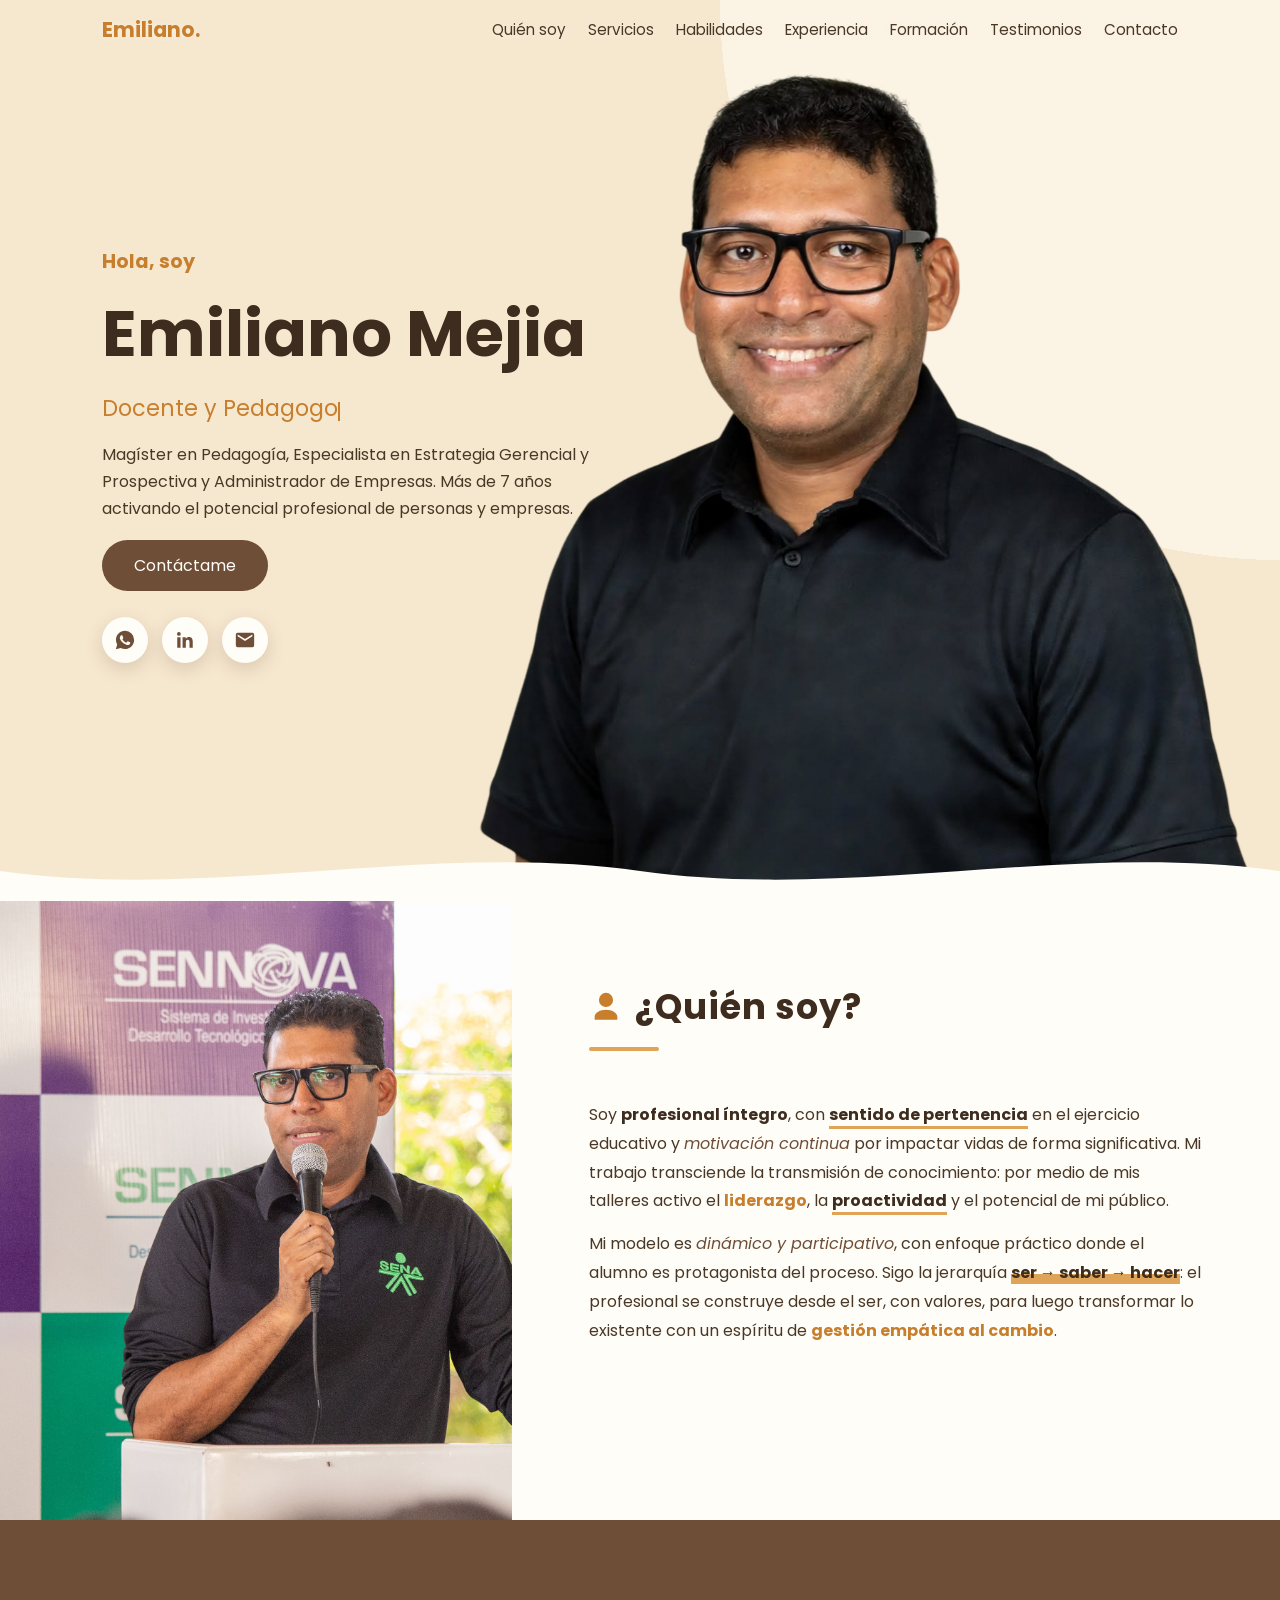
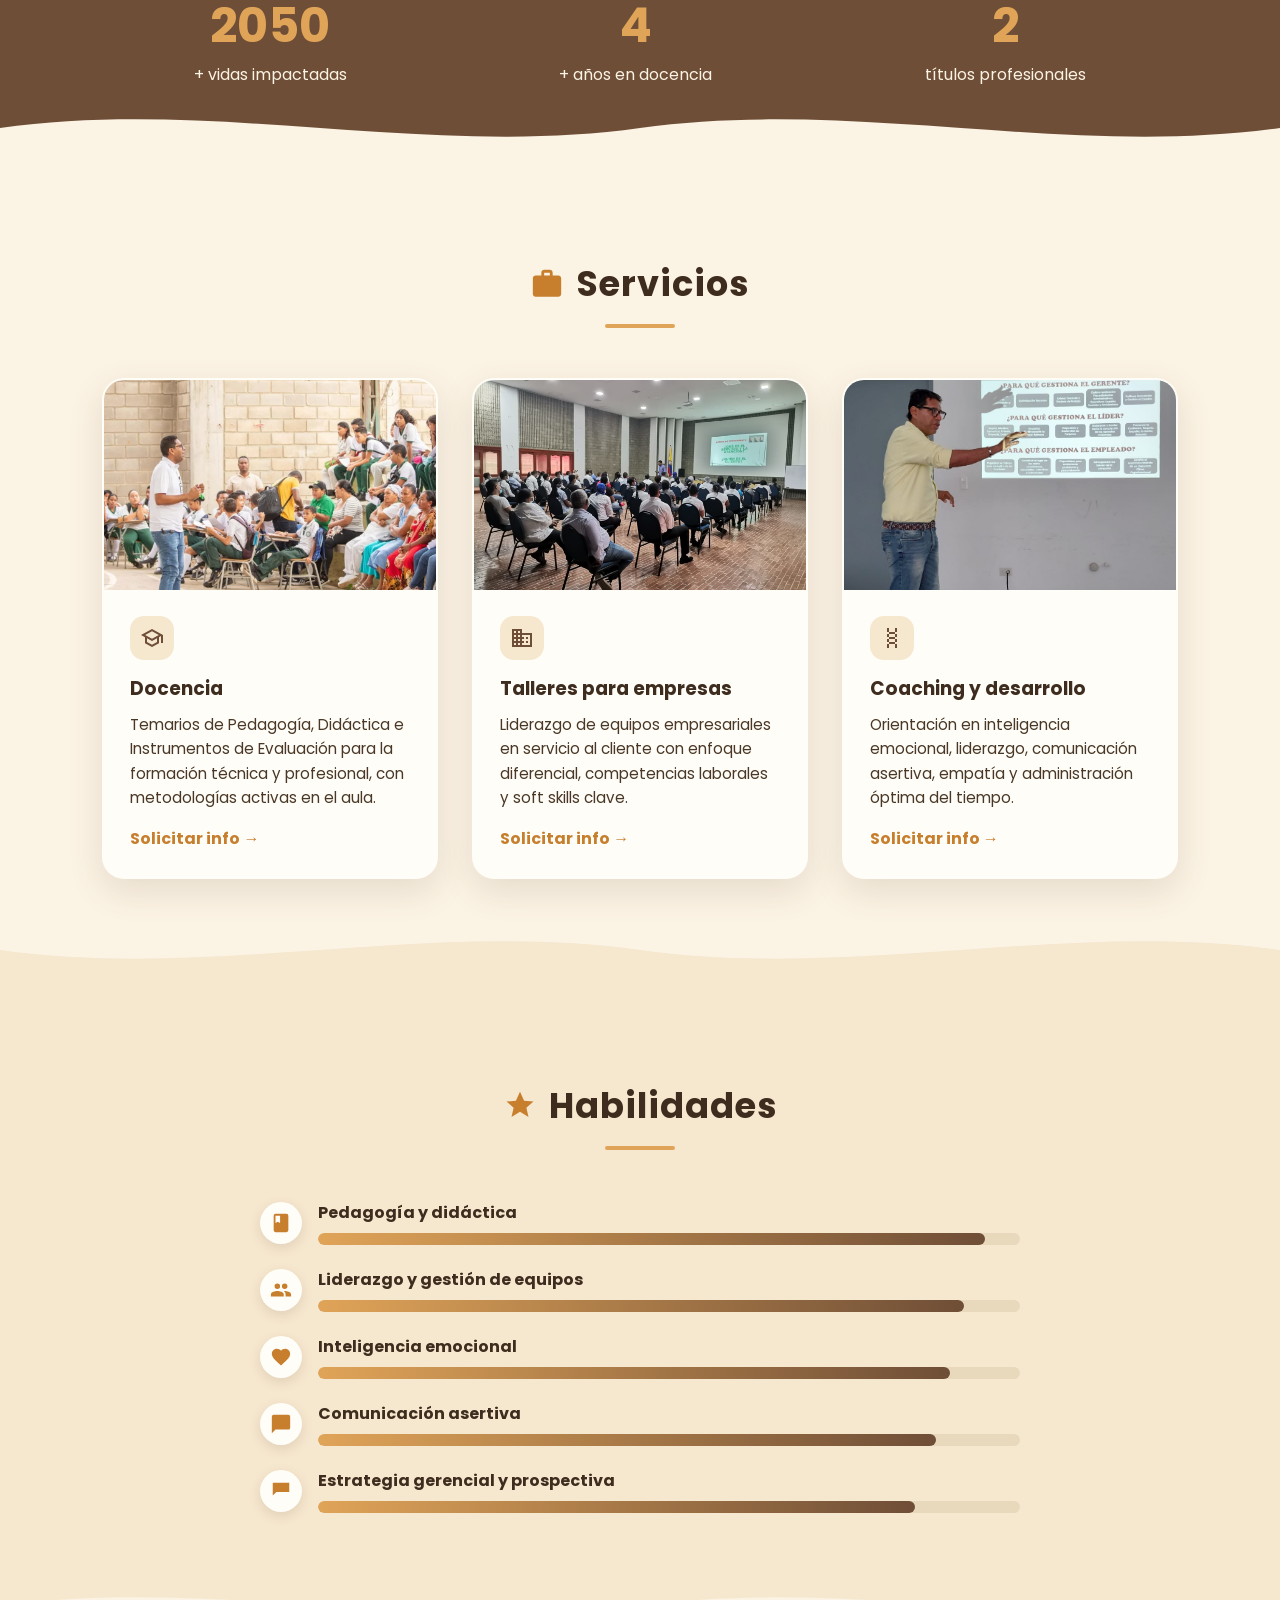
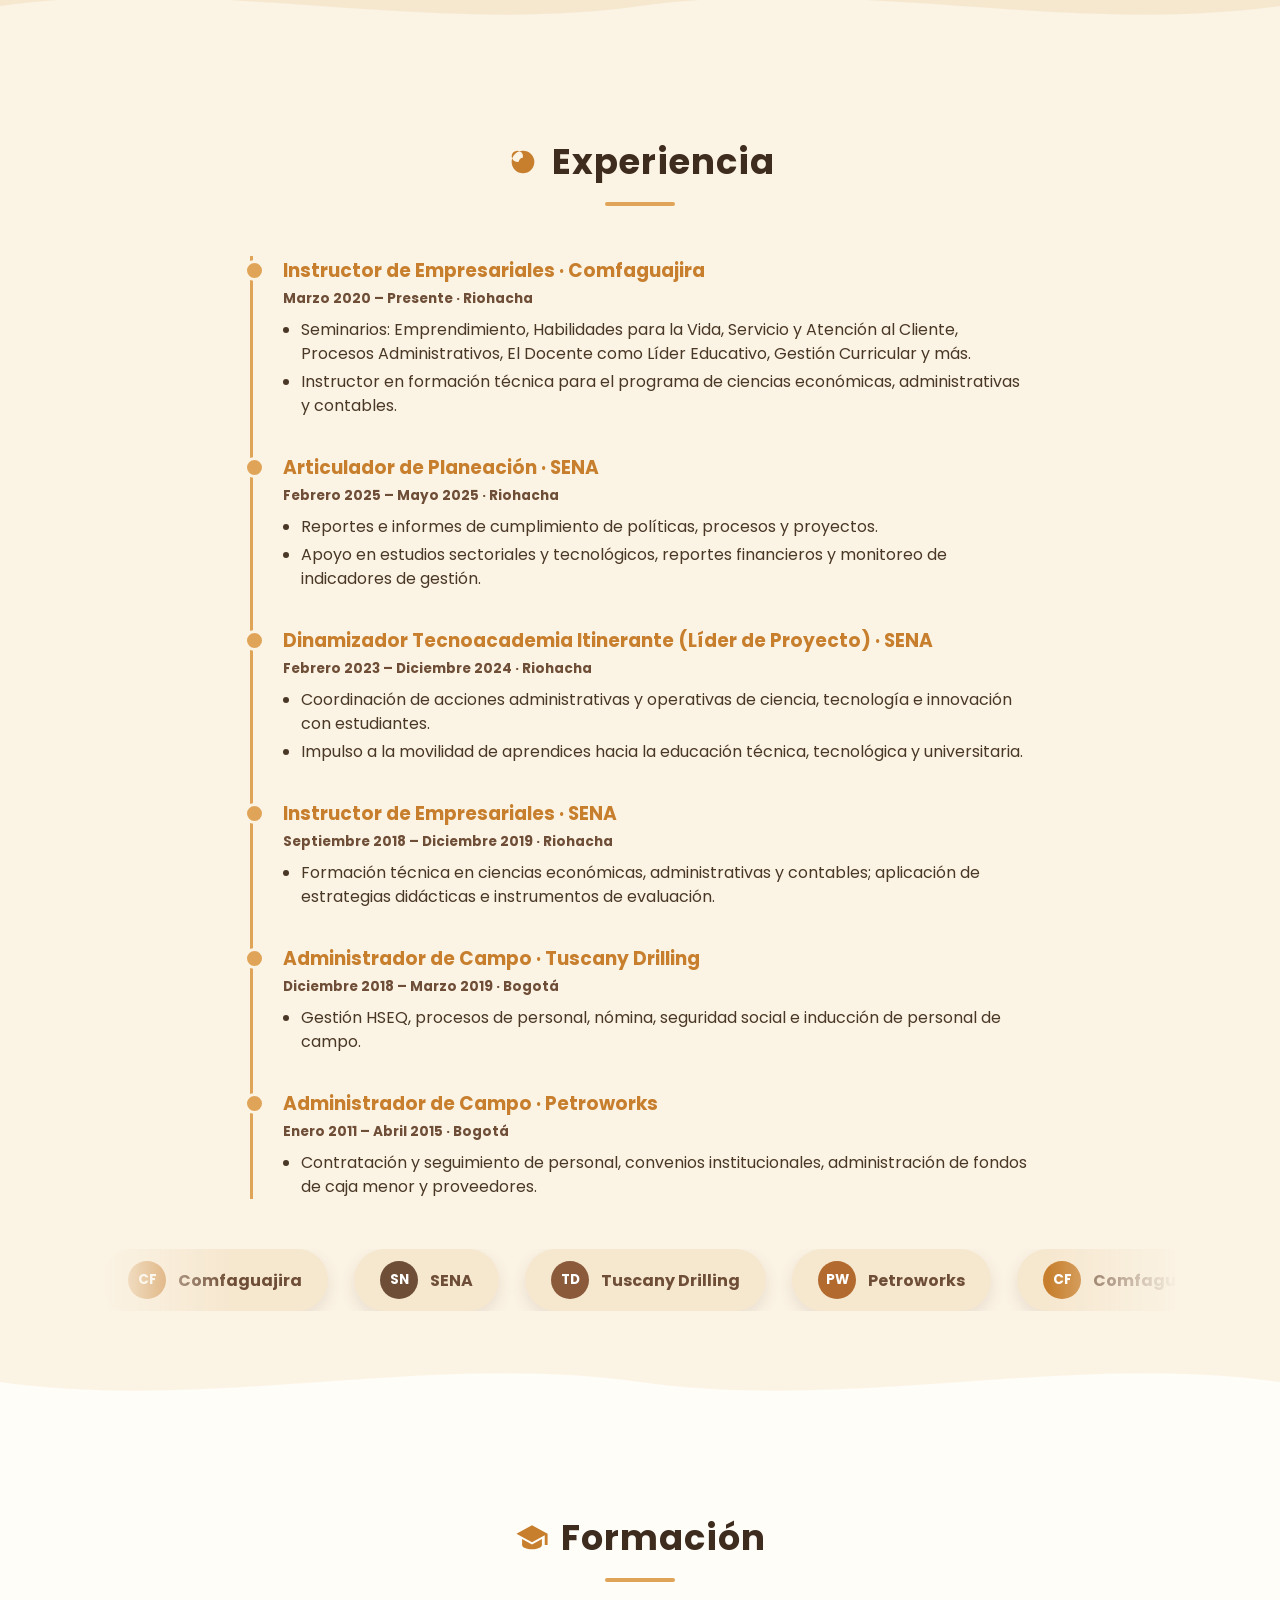
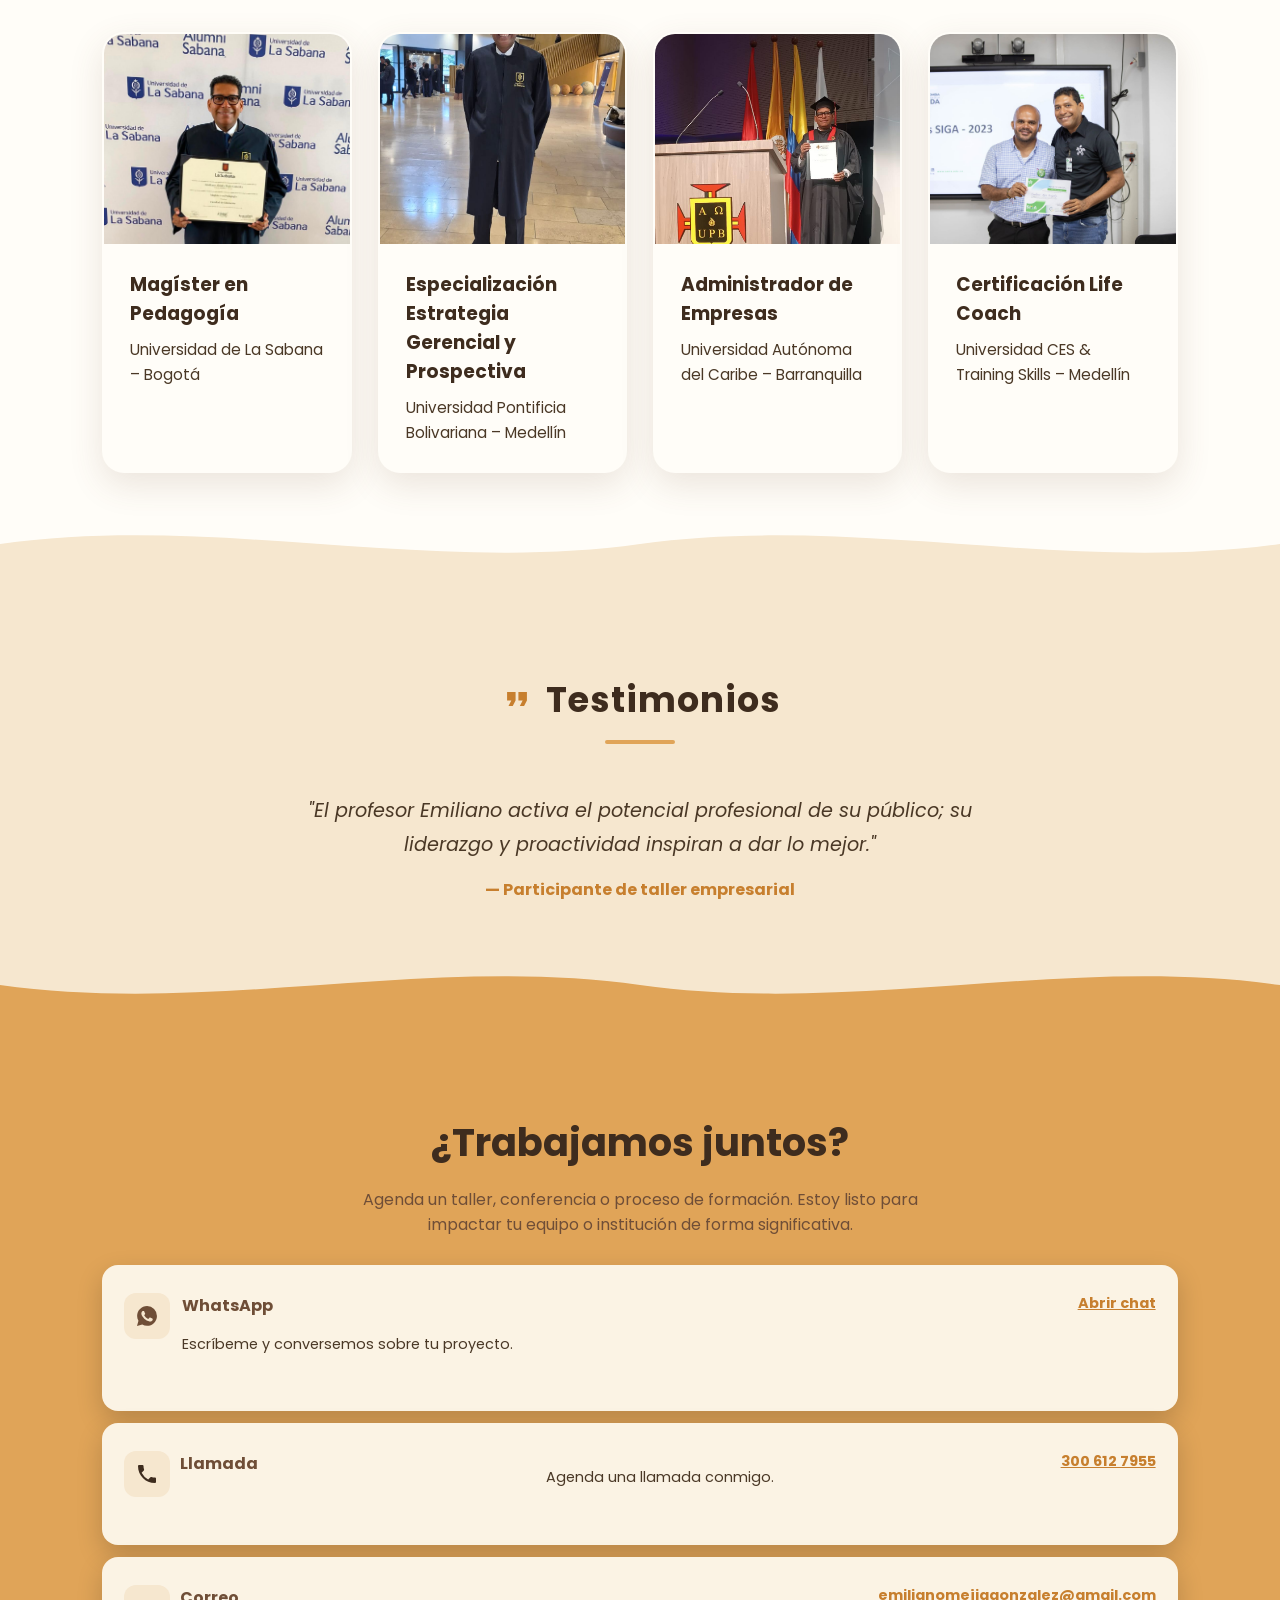
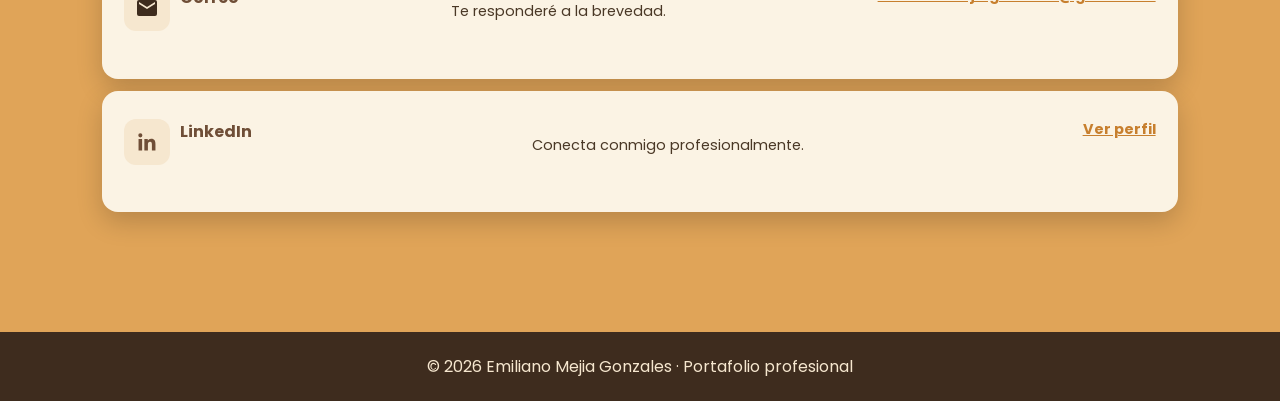
==== index.html @ 61b5a585 "first commit" ====
<!DOCTYPE html>
<html lang="es">
<head>
<meta charset="UTF-8">
<meta name="viewport" content="width=device-width, initial-scale=1.0">
<title>Emiliano Mejia | Portafolio</title>
<link rel="stylesheet" href="css/style.css">
</head>
<body>

<header>
<nav>
  <a class="logo" href="#hero" id="logoNav">Emiliano<span>.</span></a>
  <ul>
    <li><a href="#sobre-mi">Quién soy</a></li>
    <li><a href="#servicios">Servicios</a></li>
    <li><a href="#habilidades">Habilidades</a></li>
    <li><a href="#experiencia">Experiencia</a></li>
    <li><a href="#formacion">Formación</a></li>
    <li><a href="#testimonios">Testimonios</a></li>
    <li><a href="#contacto">Contacto</a></li>
  </ul>
</nav>
</header>

<section id="hero">
  <div class="texto">
    <span class="hola">Hola, soy</span>
    <h1>Emiliano Mejia</h1>
    <span id="typed"></span><span class="cursor"></span>
    <p>Magíster en Pedagogía, Especialista en Estrategia Gerencial y Prospectiva y Administrador de Empresas. Más de 7 años activando el potencial profesional de personas y empresas.</p>
    <a class="btn" href="#contacto">Contáctame</a>
    <div class="contactos-hero">
      <a href="https://wa.me/573006127955" target="_blank" title="WhatsApp"><img src="assets/iconos/whatsapp.svg" alt=""></a>
      <a href="https://www.linkedin.com/in/emiliano-alcides-mej%C3%ADa-gonz%C3%A1lez-1841b9232/" target="_blank" title="LinkedIn"><img src="assets/iconos/linkedin.svg" alt=""></a>
      <a href="mailto:emilianomejiagonzalez@gmail.com" title="Email"><img src="assets/iconos/email.svg" alt=""></a>
    </div>
  </div>
</section>

<section id="sobre-mi">
  <img class="onda" src="assets/iconos/onda_a_fffdf8.svg" alt="">
  <div class="imagen" data-px="0.08"><img src="assets/conferencia.jpeg" alt="Emiliano en conferencia"></div>
  <div class="contenido">
    <div class="titulo-seccion" style="text-align:left"><h2><img class="icono-titulo" src="assets/iconos/user.svg" alt="">¿Quién soy?</h2><div class="linea" style="margin-left:0"></div></div>
    <p>Soy <span class="hl-negrita">profesional íntegro</span>, con <span class="hl-sub">sentido de pertenencia</span> en el ejercicio educativo y <span class="hl-cursiva">motivación continua</span> por impactar vidas de forma significativa. Mi trabajo transciende la transmisión de conocimiento: por medio de mis talleres activo el <span class="hl-color">liderazgo</span>, la <span class="hl-sub">proactividad</span> y el potencial de mi público.</p>
    <p>Mi modelo es <span class="hl-cursiva">dinámico y participativo</span>, con enfoque práctico donde el alumno es protagonista del proceso. Sigo la jerarquía <span class="hl-barrido">ser → saber → hacer</span>: el profesional se construye desde el ser, con valores, para luego transformar lo existente con un espíritu de <span class="hl-color">gestión empática al cambio</span>.</p>
  </div>
</section>

<div id="stats">
  <div class="stat"><div class="numero" data-meta="3000">0</div><div>+ vidas impactadas</div></div>
  <div class="stat"><div class="numero" data-meta="7">0</div><div>+ años en docencia</div></div>
  <div class="stat"><div class="numero" data-meta="4">0</div><div>títulos profesionales</div></div>
</div>

<section id="servicios">
  <img class="onda" src="assets/iconos/onda_b_fbf3e4.svg" alt="">
  <div class="titulo-seccion revelar"><h2><img class="icono-titulo" src="assets/iconos/maletin.svg" alt="">Servicios</h2><div class="linea"></div></div>
  <div class="grid-servicios">
    <div class="tarjeta revelar">
      <div class="thumb"><img src="assets/servicios/docencia/colegio2.jpeg" alt="Docencia"></div>
      <div class="cuerpo">
        <div class="icono-servicio"><img src="assets/iconos/grad.svg" alt=""></div>
        <h3>Docencia</h3>
        <p>Temarios de Pedagogía, Didáctica e Instrumentos de Evaluación para la formación técnica y profesional, con metodologías activas en el aula.</p>
        <a class="mas" href="https://wa.me/573006127955" target="_blank">Solicitar info →</a>
      </div>
    </div>
    <div class="tarjeta revelar">
      <div class="thumb"><img src="assets/servicios/empresas/conferencia.jpeg" alt="Empresas"></div>
      <div class="cuerpo">
        <div class="icono-servicio"><img src="assets/iconos/edificio.svg" alt=""></div>
        <h3>Talleres para empresas</h3>
        <p>Liderazgo de equipos empresariales en servicio al cliente con enfoque diferencial, competencias laborales y soft skills clave.</p>
        <a class="mas" href="https://wa.me/573006127955" target="_blank">Solicitar info →</a>
      </div>
    </div>
    <div class="tarjeta revelar">
      <div class="thumb"><img src="assets/servicios/profesionales/gerencia_liderazgo.png" alt="Profesionales"></div>
      <div class="cuerpo">
        <div class="icono-servicio"><img src="assets/iconos/coach.svg" alt=""></div>
        <h3>Coaching y desarrollo</h3>
        <p>Orientación en inteligencia emocional, liderazgo, comunicación asertiva, empatía y administración óptima del tiempo.</p>
        <a class="mas" href="https://wa.me/573006127955" target="_blank">Solicitar info →</a>
      </div>
    </div>
  </div>
</section>

<section id="habilidades">
  <img class="onda" src="assets/iconos/onda_a_f6e7cf.svg" alt="">
  <div class="titulo-seccion revelar"><h2><img class="icono-titulo" src="assets/iconos/estrella.svg" alt="">Habilidades</h2><div class="linea"></div></div>
  <div style="max-width:760px;margin:auto">
    <div class="barra"><div class="icono-skill"><img src="assets/iconos/marcador.svg" alt=""></div><div class="detalle"><label>Pedagogía y didáctica</label><div class="pista"><div class="relleno" data-w="95"></div></div></div></div>
    <div class="barra"><div class="icono-skill"><img src="assets/iconos/grupo.svg" alt=""></div><div class="detalle"><label>Liderazgo y gestión de equipos</label><div class="pista"><div class="relleno" data-w="92"></div></div></div></div>
    <div class="barra"><div class="icono-skill"><img src="assets/iconos/corazon.svg" alt=""></div><div class="detalle"><label>Inteligencia emocional</label><div class="pista"><div class="relleno" data-w="90"></div></div></div></div>
    <div class="barra"><div class="icono-skill"><img src="assets/iconos/chat.svg" alt=""></div><div class="detalle"><label>Comunicación asertiva</label><div class="pista"><div class="relleno" data-w="88"></div></div></div></div>
    <div class="barra"><div class="icono-skill"><img src="assets/iconos/estrategia.svg" alt=""></div><div class="detalle"><label>Estrategia gerencial y prospectiva</label><div class="pista"><div class="relleno" data-w="85"></div></div></div></div>
  </div>
</section>

<section id="experiencia">
  <img class="onda" src="assets/iconos/onda_b_fbf3e4.svg" alt="">
  <div class="titulo-seccion revelar"><h2><img class="icono-titulo" src="assets/iconos/reloj.svg" alt="">Experiencia</h2><div class="linea"></div></div>
  <div class="timeline" style="max-width:780px;margin:auto">
    <div class="item-t revelar"><h3>Instructor de Empresariales · Comfaguajira</h3><span class="fecha">Marzo 2020 – Presente · Riohacha</span><ul><li>Seminarios: Emprendimiento, Habilidades para la Vida, Servicio y Atención al Cliente, Procesos Administrativos, El Docente como Líder Educativo, Gestión Curricular y más.</li><li>Instructor en formación técnica para el programa de ciencias económicas, administrativas y contables.</li></ul></div>
    <div class="item-t revelar"><h3>Articulador de Planeación · SENA</h3><span class="fecha">Febrero 2025 – Mayo 2025 · Riohacha</span><ul><li>Reportes e informes de cumplimiento de políticas, procesos y proyectos.</li><li>Apoyo en estudios sectoriales y tecnológicos, reportes financieros y monitoreo de indicadores de gestión.</li></ul></div>
    <div class="item-t revelar"><h3>Dinamizador Tecnoacademia Itinerante (Líder de Proyecto) · SENA</h3><span class="fecha">Febrero 2023 – Diciembre 2024 · Riohacha</span><ul><li>Coordinación de acciones administrativas y operativas de ciencia, tecnología e innovación con estudiantes.</li><li>Impulso a la movilidad de aprendices hacia la educación técnica, tecnológica y universitaria.</li></ul></div>
    <div class="item-t revelar"><h3>Instructor de Empresariales · SENA</h3><span class="fecha">Septiembre 2018 – Diciembre 2019 · Riohacha</span><ul><li>Formación técnica en ciencias económicas, administrativas y contables; aplicación de estrategias didácticas e instrumentos de evaluación.</li></ul></div>
    <div class="item-t revelar"><h3>Administrador de Campo · Tuscany Drilling</h3><span class="fecha">Diciembre 2018 – Marzo 2019 · Bogotá</span><ul><li>Gestión HSEQ, procesos de personal, nómina, seguridad social e inducción de personal de campo.</li></ul></div>
    <div class="item-t revelar"><h3>Administrador de Campo · Petroworks</h3><span class="fecha">Enero 2011 – Abril 2015 · Bogotá</span><ul><li>Contratación y seguimiento de personal, convenios institucionales, administración de fondos de caja menor y proveedores.</li></ul></div>
  </div>

  <div class="cinta"><div class="cinta-inner" id="cinta"></div></div>
</section>

<section id="formacion">
  <img class="onda" src="assets/iconos/onda_a_fffdf8.svg" alt="">
  <div class="titulo-seccion revelar"><h2><img class="icono-titulo" src="assets/iconos/libro.svg" alt="">Formación</h2><div class="linea"></div></div>
  <div class="grid-formacion">
    <div class="tarjeta revelar"><div class="thumb"><img src="assets/formacion/magister_diploma.jpeg" alt="Magister en Pedagogía"></div><div class="cuerpo"><h3>Magíster en Pedagogía</h3><p>Universidad de La Sabana – Bogotá</p></div></div>
    <div class="tarjeta revelar"><div class="thumb"><img src="assets/formacion/magister.jpeg" alt="Especialista"></div><div class="cuerpo"><h3>Especialización Estrategia Gerencial y Prospectiva</h3><p>Universidad Pontificia Bolivariana – Medellín</p></div></div>
    <div class="tarjeta revelar"><div class="thumb"><img src="assets/formacion/profesional.jpeg" alt="Administrador"></div><div class="cuerpo"><h3>Administrador de Empresas</h3><p>Universidad Autónoma del Caribe – Barranquilla</p></div></div>
    <div class="tarjeta revelar"><div class="thumb"><img src="assets/formacion/siga.png" alt="Life Coach"></div><div class="cuerpo"><h3>Certificación Life Coach</h3><p>Universidad CES & Training Skills – Medellín</p></div></div>
  </div>
</section>

<section id="testimonios">
  <img class="onda" src="assets/iconos/onda_b_f6e7cf.svg" alt="">
  <div class="titulo-seccion revelar"><h2><img class="icono-titulo" src="assets/iconos/comillas.svg" alt="">Testimonios</h2><div class="linea"></div></div>
  <div class="carrusel">
    <blockquote id="cita">"El profesor Emiliano activa el potencial profesional de su público; su liderazgo y proactividad inspiran a dar lo mejor."</blockquote>
    <cite id="autor">— Participante de taller empresarial</cite>
  </div>
</section>

<section id="contacto">
  <img class="onda" src="assets/iconos/onda_a_e0a458.svg" alt="">
  <h2>¿Trabajamos juntos?</h2>
  <p>Agenda un taller, conferencia o proceso de formación. Estoy listo para impactar tu equipo o institución de forma significativa.</p>
  <div class="tarjetas-contacto">
    <a class="tarjeta-c" href="https://wa.me/573006127955" target="_blank">
      <div class="izq">
        <div class="icono-c"><img src="assets/iconos/whatsapp.svg" alt="WhatsApp"></div>
        <div class="txt"><h3>WhatsApp</h3><p>Escríbeme y conversemos sobre tu proyecto.</p></div>
      </div>
      <span>Abrir chat</span>
    </a>
    <a class="tarjeta-c" href="tel:+573006127955">
      <div class="icono-c"><img src="assets/iconos/telefono.svg" alt="Llamada"></div>
      <h3>Llamada</h3><p>Agenda una llamada conmigo.</p><span>300 612 7955</span>
    </a>
    <a class="tarjeta-c" href="mailto:emilianomejiagonzalez@gmail.com">
      <div class="icono-c"><img src="assets/iconos/email2.svg" alt="Correo"></div>
      <h3>Correo</h3><p>Te responderé a la brevedad.</p><span>emilianomejiagonzalez@gmail.com</span>
    </a>
    <a class="tarjeta-c" href="https://www.linkedin.com/in/emiliano-alcides-mej%C3%ADa-gonz%C3%A1lez-1841b9232/" target="_blank">
      <div class="icono-c"><img src="assets/iconos/linkedin.svg" alt="LinkedIn"></div>
      <h3>LinkedIn</h3><p>Conecta conmigo profesionalmente.</p><span>Ver perfil</span>
    </a>
  </div>
</section>

<footer>© 2026 Emiliano Mejia Gonzales · Portafolio profesional</footer>

<script src="js/main.js"></script>
</body>
</html>
---- css/style.css ----
@import url('https://fonts.googleapis.com/css2?family=Poppins:wght@300;400;600;700&family=Playfair+Display:wght@500;700&display=swap');

:root {
  --ambar: #e0a458;
  --ambar-oscuro: #c77f2e;
  --cafe: #6f4e37;
  --cafe-oscuro: #3e2c1e;
  --crema: #fbf3e4;
  --pastel: #f6e7cf;
  --blanco: #fffdf8;
  --texto: #4a3826;
}

* {
  margin: 0;
  padding: 0;
  box-sizing: border-box;
  scroll-behavior: smooth
}

body {
  font-family: 'Poppins', sans-serif;
  background: var(--crema);
  color: var(--texto);
  overflow-x: hidden
}

h1,
h2,
h3 {
  font-family: 'Poppins', serif;
  color: var(--cafe-oscuro)
}

section {
  padding: 100px 8%;
  position: relative
}

.onda {
  position: absolute;
  top: -59px;
  left: 0;
  width: 100%;
  height: 60px;
  display: block;
  z-index: 10;
}

.titulo-seccion {
  text-align: center;
  margin-bottom: 50px
}

.titulo-seccion h2 {
  font-size: 2.2rem;
  letter-spacing: 1px;
  display: inline-flex;
  align-items: center;
  gap: 12px
}

.titulo-seccion .linea {
  width: 70px;
  height: 4px;
  background: var(--ambar);
  margin: 14px auto;
  border-radius: 2px
}

.icono-titulo {
  width: 34px;
  height: 34px
}

/* NAV */
header {
  position: fixed;
  top: 0;
  width: 100%;
  background: transparent;
  backdrop-filter: none;
  z-index: 100;
  box-shadow: none;
  transition: background .4s, box-shadow .4s
}

nav {
  display: flex;
  justify-content: space-between;
  align-items: center;
  padding: 14px 8%
}

nav .logo {
  font-weight: bold;
  font-size: 1.3rem;
  color: var(--cafe);
  font-family: 'Poppins', sans-serif;
  text-shadow: 0 1px 6px rgba(251, 243, 228, .9)
}

nav .logo span {
  color: var(--ambar-oscuro)
}

nav ul {
  display: flex;
  gap: 22px;
  list-style: none
}

nav a {
  text-decoration: none;
  color: var(--texto);
  font-family: 'Poppins', sans-serif;
  font-size: .95rem;
  transition: color .3s;
  text-shadow: 0 1px 6px rgba(251, 243, 228, .9)
}

nav a:hover {
  color: var(--ambar-oscuro)
}

nav a.activo {
  color: var(--ambar-oscuro);
  font-weight: bold
}

nav .logo {
  cursor: pointer
}

nav .logo.activo,
nav .logo.activo span {
  color: var(--ambar-oscuro)
}

header.con-fondo {
  background: var(--pastel);
  box-shadow: 0 2px 12px rgba(111, 78, 55, .12)
}

.hl-color {
  color: var(--ambar-oscuro);
  font-weight: bold
}

.hl-sub {
  border-bottom: 3px solid var(--ambar);
  font-weight: bold;
  color: var(--cafe-oscuro)
}

.hl-cursiva {
  font-style: italic;
  color: var(--cafe)
}

.hl-negrita {
  font-weight: bold;
  color: var(--cafe-oscuro)
}

.hl-barrido {
  color: var(--cafe-oscuro);
  font-weight: bold;
  background: linear-gradient(to right, var(--ambar) 0%, var(--ambar) 100%) no-repeat 0 92%/0% 42%;
  transition: background-size 1.1s ease;
  padding-bottom: 1px
}

.hl-barrido.activo-barrido {
  background-size: 100% 42%
}

/* HERO: foto como fondo */
#hero {
  min-height: 100vh;
  background-image: url('../assets/foto_para_hero.png'), radial-gradient(circle 560px at right top, var(--crema) 100%, rgba(255, 255, 255, 0) 100%);
  background-color: var(--pastel);
  background-repeat: no-repeat;
  background-position: right center, right center;
  background-size: contain, auto;
  display: flex;
  align-items: center;
  padding-top: 110px;
  transition: .3s;
}

#hero .texto {
  flex: 1;
  max-width: 640px;
  position: relative;
  z-index: 2
}

#hero .texto .hola {
  color: var(--ambar-oscuro);
  font-size: 1.2rem;
  font-weight: bold
}

#hero h1 {
  font-size: 4rem;
  margin: 10px 0
}

#typed {
  color: var(--ambar-oscuro);
  font-size: 1.4rem;
  height: 2rem;
  display: inline-block;
  font-family: 'Poppins', sans-serif
}

.cursor {
  display: inline-block;
  width: 2px;
  height: 1.2rem;
  background: var(--ambar-oscuro);
  vertical-align: middle;
  animation: parpadeo .7s infinite
}

@keyframes parpadeo {
  50% {
    opacity: 0
  }
}

#hero p {
  margin: 18px 0;
  max-width: 520px;
  line-height: 1.7
}

.btn {
  display: inline-block;
  background: var(--cafe);
  color: var(--blanco);
  padding: 13px 32px;
  border-radius: 30px;
  text-decoration: none;
  font-family: 'Poppins', sans-serif;
  transition: transform .3s, background .3s
}

.btn:hover {
  background: var(--ambar-oscuro);
  transform: translateY(-4px)
}

.contactos-hero {
  display: flex;
  gap: 14px;
  margin-top: 26px
}

.contactos-hero a {
  width: 46px;
  height: 46px;
  border-radius: 50%;
  background: var(--blanco);
  display: flex;
  align-items: center;
  justify-content: center;
  transition: transform .3s, background .3s, box-shadow .3s;
  box-shadow: 0 6px 18px rgba(111, 78, 55, .2)
}

.contactos-hero a:hover {
  transform: translateY(-6px) scale(1.08);
  background: var(--ambar)
}

.contactos-hero img {
  width: 22px;
  height: 22px;
  transition: filter .3s
}

.contactos-hero a:hover img {
  filter: brightness(0) invert(1)
}

/* QUIEN SOY: imagen a todo el lado */
#sobre-mi {
  background: var(--blanco);
  display: flex;
  align-items: stretch;
  padding: 0;
  min-height: 620px
}

#sobre-mi .imagen {
  flex: 1;
  min-width: 300px;
  overflow: visible;
  position: relative;
  z-index: 5
}

#sobre-mi .imagen img {
  position: absolute;
  top: -70px;
  bottom: -70px;
  left: 0;
  width: 100%;
  height: calc(100% + 140px);
  object-fit: cover;
  transition: transform .5s
}

#sobre-mi .imagen:hover img {
  transform: scale(1.08) rotate(-1deg)
}

#sobre-mi .contenido {
  flex: 1.2;
  min-width: 320px;
  padding: 80px 6%;
  position: relative;
  z-index: 6
}

#hero,
#stats {
  position: relative;
  z-index: 10
}

#sobre-mi p {
  line-height: 1.8;
  margin: 14px 0
}

.contactos {
  display: flex;
  gap: 16px;
  margin-top: 25px;
  flex-wrap: wrap
}

.contacto {
  display: flex;
  align-items: center;
  gap: 8px;
  background: var(--pastel);
  padding: 10px 18px;
  border-radius: 30px;
  text-decoration: none;
  color: var(--cafe-oscuro);
  font-family: 'Poppins', sans-serif;
  transition: transform .3s, background .3s
}

.contacto:hover {
  transform: translateY(-5px);
  background: var(--ambar);
  color: white
}

.contacto:hover img {
  filter: brightness(0) invert(1)
}

.btn img {
  width: 20px;
  height: 20px;
  vertical-align: -4px;
  margin-right: 8px
}

.contacto img {
  width: 20px;
  height: 20px
}

/* STATS */
#stats {
  background: var(--cafe);
  display: flex;
  justify-content: space-around;
  flex-wrap: wrap;
  gap: 30px;
  padding: 70px 8%
}

.stat {
  text-align: center;
  color: var(--crema)
}

.stat .numero {
  font-size: 3rem;
  font-weight: bold;
  color: var(--ambar);
  font-family: 'Poppins', sans-serif
}

/* SERVICIOS: tarjetas mejoradas */
.grid-servicios {
  display: grid;
  grid-template-columns: repeat(auto-fit, minmax(300px, 1fr));
  gap: 34px
}

.tarjeta {
  background: var(--blanco);
  border-radius: 22px;
  overflow: hidden;
  box-shadow: 0 12px 34px rgba(111, 78, 55, .14);
  transition: transform .4s, box-shadow .4s;
  position: relative;
  border: 2px solid transparent
}

.tarjeta:hover {
  transform: translateY(-14px) scale(1.02);
  box-shadow: 0 26px 55px rgba(111, 78, 55, .28);
  border-color: var(--ambar)
}

.tarjeta .thumb {
  position: relative;
  overflow: hidden;
  height: 210px
}

.tarjeta .thumb img {
  width: 100%;
  height: 100%;
  object-fit: cover;
  transition: transform .6s
}

.tarjeta:hover .thumb img {
  transform: scale(1.12)
}

.tarjeta .thumb::after {
  content: '';
  position: absolute;
  inset: 0;
  background: linear-gradient(to top, rgba(62, 44, 30, .55), transparent 55%);
  opacity: 0;
  transition: opacity .4s
}

.tarjeta:hover .thumb::after {
  opacity: 1
}

.tarjeta .badge {
  position: absolute;
  top: 14px;
  left: 14px;
  background: var(--ambar);
  color: white;
  font-family: 'Poppins', sans-serif;
  font-size: .75rem;
  padding: 5px 14px;
  border-radius: 20px;
  letter-spacing: 1px;
  text-transform: uppercase
}

.tarjeta .cuerpo {
  padding: 26px
}

.tarjeta .icono-servicio {
  width: 44px;
  height: 44px;
  border-radius: 14px;
  background: var(--pastel);
  display: flex;
  align-items: center;
  justify-content: center;
  margin-bottom: 14px;
  transition: background .3s
}

.tarjeta:hover .icono-servicio {
  background: var(--ambar)
}

.tarjeta .icono-servicio img {
  width: 24px;
  height: 24px;
  transition: filter .3s
}

.tarjeta:hover .icono-servicio img {
  filter: brightness(0) invert(1)
}

.tarjeta h3 {
  margin-bottom: 10px
}

.tarjeta p {
  line-height: 1.6;
  font-size: .95rem
}

.tarjeta .mas {
  display: inline-block;
  margin-top: 16px;
  color: var(--ambar-oscuro);
  font-family: 'Poppins', sans-serif;
  text-decoration: none;
  font-weight: bold;
  transition: gap .3s
}

.tarjeta .mas:hover {
  text-decoration: underline
}

/* HABILIDADES */
#habilidades {
  background: var(--pastel)
}

.barra {
  margin: 22px 0;
  display: flex;
  align-items: center;
  gap: 16px
}

.barra .icono-skill {
  flex: none;
  width: 42px;
  height: 42px;
  border-radius: 50%;
  background: var(--blanco);
  display: flex;
  align-items: center;
  justify-content: center;
  box-shadow: 0 4px 12px rgba(111, 78, 55, .15)
}

.barra .icono-skill img {
  width: 22px;
  height: 22px
}

.barra .detalle {
  flex: 1
}

.barra label {
  font-family: 'Poppins', sans-serif;
  font-weight: bold;
  color: var(--cafe-oscuro)
}

.barra .pista {
  background: #e8d9bd;
  border-radius: 20px;
  height: 12px;
  margin-top: 8px;
  overflow: hidden
}

.barra .relleno {
  height: 100%;
  width: 0;
  border-radius: 20px;
  background: linear-gradient(90deg, var(--ambar), var(--cafe));
  transition: width 1.6s ease
}

/* EXPERIENCIA */
.timeline {
  border-left: 3px solid var(--ambar);
  margin-left: 20px;
  padding-left: 30px
}

.item-t {
  margin-bottom: 35px;
  position: relative
}

.item-t::before {
  content: '';
  position: absolute;
  left: -39px;
  top: 4px;
  width: 15px;
  height: 15px;
  background: var(--ambar);
  border-radius: 50%;
  border: 3px solid var(--crema)
}

.item-t h3 {
  color: var(--ambar-oscuro)
}

.item-t .fecha {
  font-family: 'Poppins', sans-serif;
  font-size: .85rem;
  color: var(--cafe);
  font-weight: bold
}

.item-t ul {
  margin: 8px 0 0 18px
}

.item-t li {
  margin-bottom: 4px;
  line-height: 1.5
}

/* Carrusel empresas */
.cinta {
  overflow: hidden;
  margin-top: 50px;
  mask-image: linear-gradient(90deg, transparent, black 12%, black 88%, transparent)
}

.cinta-inner {
  display: flex;
  gap: 26px;
  width: max-content;
  animation: cinta 22s linear infinite
}

.logo-empresa {
  display: flex;
  align-items: center;
  gap: 12px;
  background: var(--pastel);
  border-radius: 50px;
  padding: 12px 26px;
  font-family: 'Poppins', sans-serif;
  font-weight: bold;
  color: var(--cafe);
  white-space: nowrap;
  box-shadow: 0 6px 16px rgba(111, 78, 55, .12);
  transition: transform .3s
}

.logo-empresa:hover {
  transform: scale(1.06)
}

.logo-empresa .mono {
  width: 38px;
  height: 38px;
  border-radius: 50%;
  display: flex;
  align-items: center;
  justify-content: center;
  color: white;
  font-size: .85rem
}

@keyframes cinta {
  to {
    transform: translateX(-50%)
  }
}

/* FORMACION */
#formacion {
  background: var(--blanco)
}

.grid-formacion {
  display: grid;
  grid-template-columns: repeat(auto-fit, minmax(240px, 1fr));
  gap: 26px
}

/* TESTIMONIOS */
#testimonios {
  background: var(--pastel);
  text-align: center
}

.carrusel {
  max-width: 750px;
  margin: auto;
  font-style: italic;
  min-height: 120px
}

.carrusel blockquote {
  font-size: 1.2rem;
  line-height: 1.8;
  transition: opacity .5s
}

.carrusel cite {
  display: block;
  margin-top: 14px;
  color: var(--ambar-oscuro);
  font-style: normal;
  font-weight: bold
}

/* CTA */
#contacto {
  background: var(--ambar);
  text-align: center;
  color: var(--cafe);
  padding-bottom: 120px
}

#contacto h2 {
  color: var(--cafe-oscuro);
  font-size: 2.4rem
}

#contacto p {
  margin: 16px auto 28px;
  max-width: 560px
}

#contacto .btn {
  background: var(--crema);
  color: var(--cafe)
}

#contacto .btn:hover {
  background: var(--crema)
}

.tarjetas-contacto {
  display: grid;
  gap: 12px;
  max-width: 1100px;
  margin: 0 auto
}

.tarjeta-c {
  background: var(--crema);
  border-radius: 16px;
  padding: 28px 22px;
  text-decoration: none;
  display: flex;
  justify-content: space-between;
  color: inherit;
  display: flex;
  align-items: flex-start;
  gap: 10px;
  box-shadow: 0 10px 26px rgba(0, 0, 0, .18);
  transition: transform .3s, box-shadow .3s
}

.tarjeta-c:hover {
  transform: translateY(-8px);
  box-shadow: 0 20px 40px rgba(0, 0, 0, .28)
}

.tarjeta-c .izq {
  display: flex;
  justify-content: start;
  text-align: left;
  gap: 12px;
}

.tarjeta-c .icono-c {
  width: 46px;
  min-width: 46px;
  height: 46px;
  border-radius: 12px;
  background: var(--pastel);
  display: flex;
  align-items: center;
  justify-content: center
}

.tarjeta-c .icono-c img {
  width: 24px;
  height: 24px
}

.tarjeta-c h3 {
  color: var(--cafe);
  font-size: 1rem
}

.tarjeta-c p {
  color: var(--texto);
  font-size: .9rem;
  line-height: 1.5;
  text-align: left;
  margin: 0px;
  padding: 0;
}

.tarjeta-c span {
  color: var(--ambar-oscuro);
  font-weight: bold;
  text-decoration: underline;
  font-family: 'Poppins', sans-serif;
  font-size: .9rem;
  word-break: break-all
}

footer {
  background: var(--cafe-oscuro);
  color: var(--pastel);
  text-align: center;
  padding: 22px;
  font-family: 'Poppins', sans-serif
}

.revelar {
  opacity: 0;
  transform: translateY(40px);
  transition: opacity .8s, transform .8s
}

.revelar.visible {
  opacity: 1;
  transform: translateY(0)
}

@media(max-width:1200px) {
    #hero {
      background-image: radial-gradient(circle 560px at right bottom, var(--crema) 100%, rgba(255, 255, 255, 0) 100%);
      background-color: var(--pastel);
  }


}

@media(max-width:800px) {
  nav ul {
    display: none
  }

  nav {
    justify-content: center;
  }

  #hero h1 {
    font-size: 3.4rem
  }

  #hero #typed {
    font-size: 1.1rem
  }

  #hero {
      background-image: radial-gradient(circle 360px at center bottom, var(--crema) 100%, rgba(255, 255, 255, 0) 100%);
  }

  #hero .texto {
    text-align: center;
    margin: 0 auto
  }

  #hero .contactos-hero {
    justify-content: center
  }

  #hero {
    padding-left: 6%;
    padding-right: 6%
  }

  #sobre-mi {
    flex-direction: column
  }

  #sobre-mi .imagen {
    min-height: 340px
  }
}
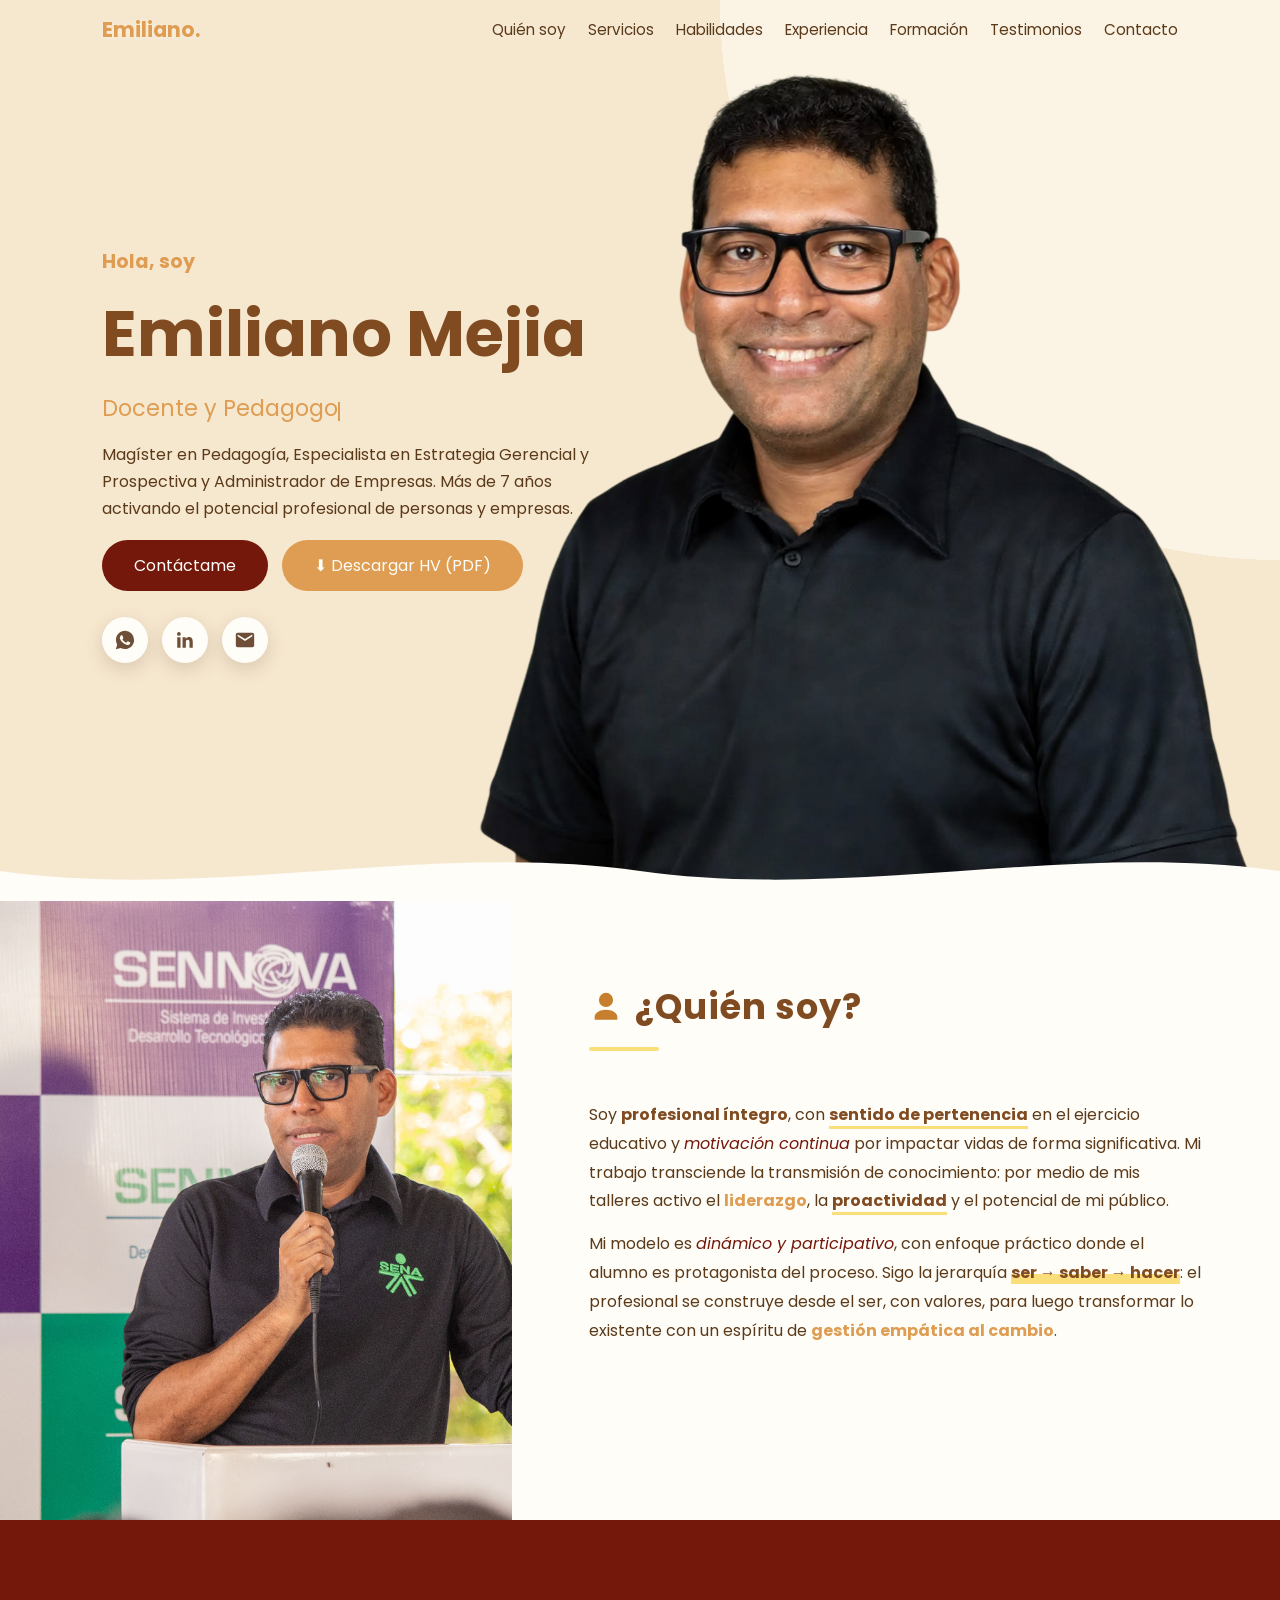
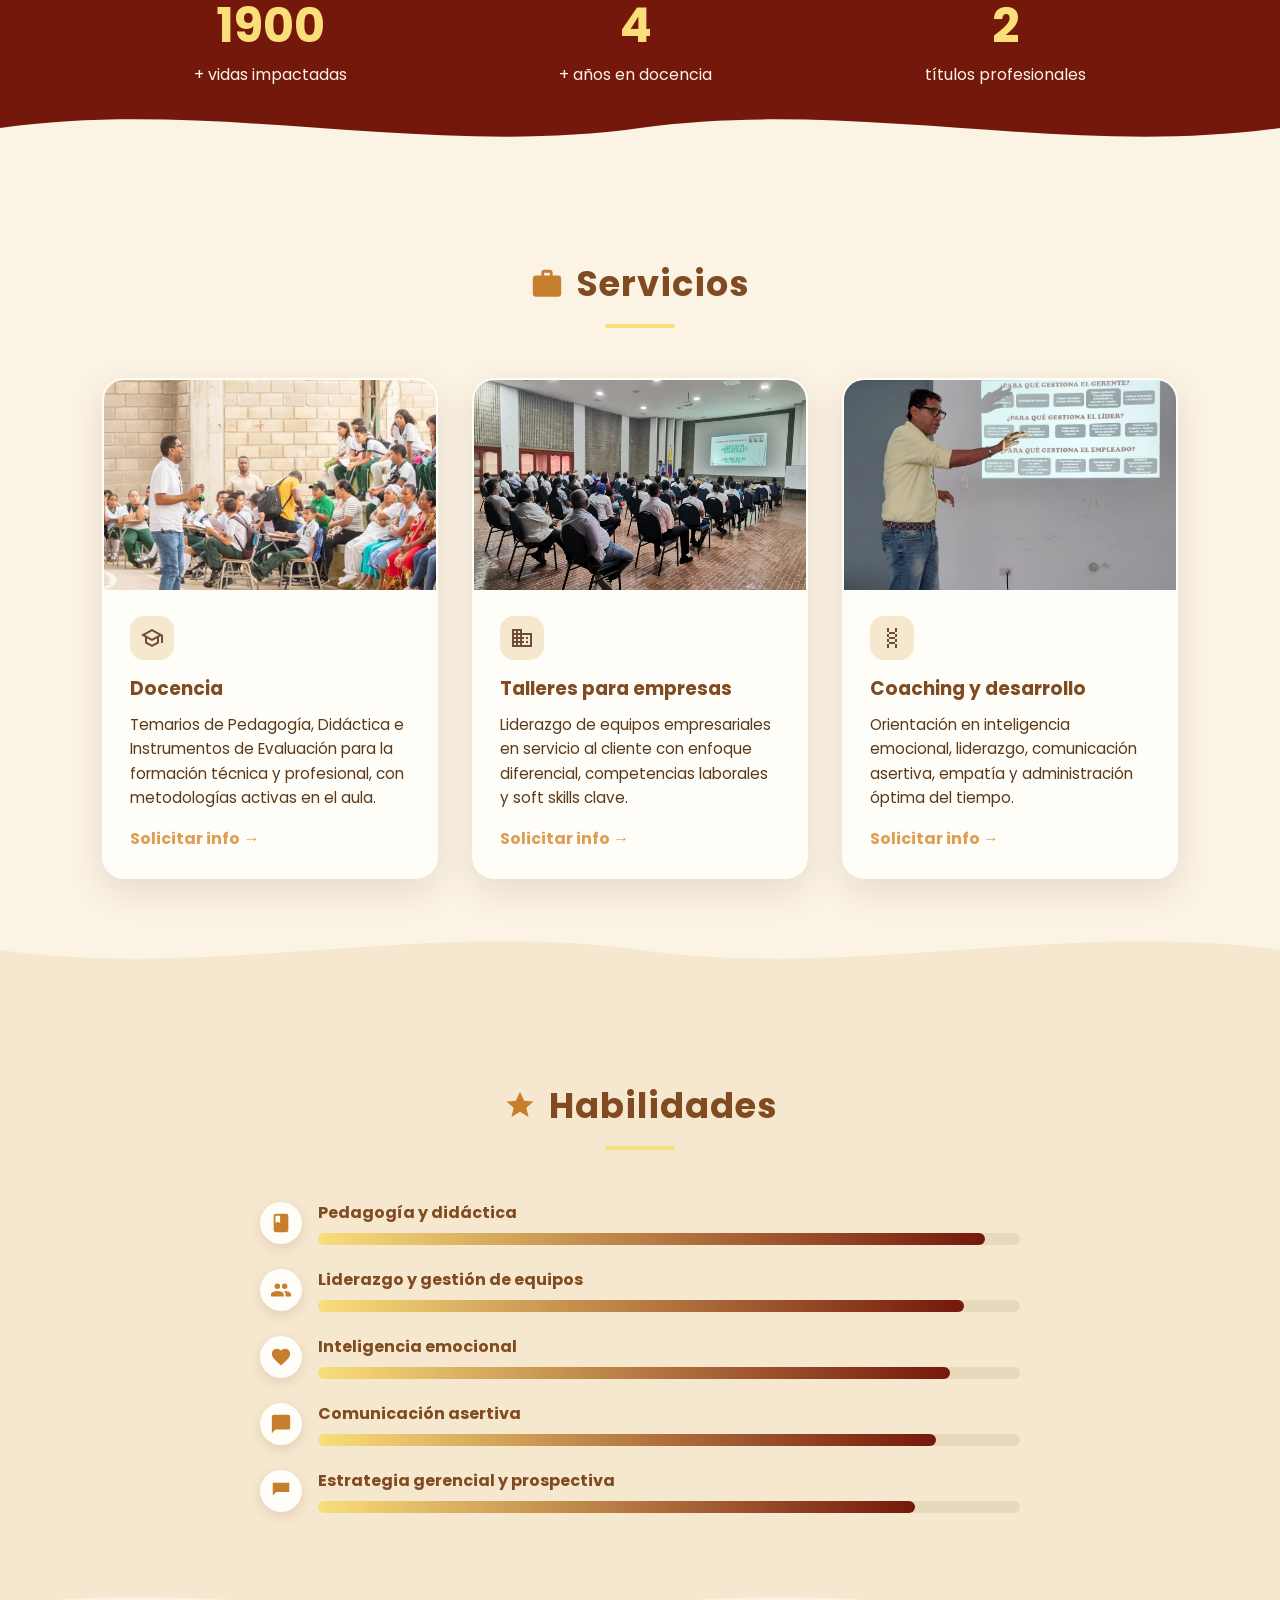
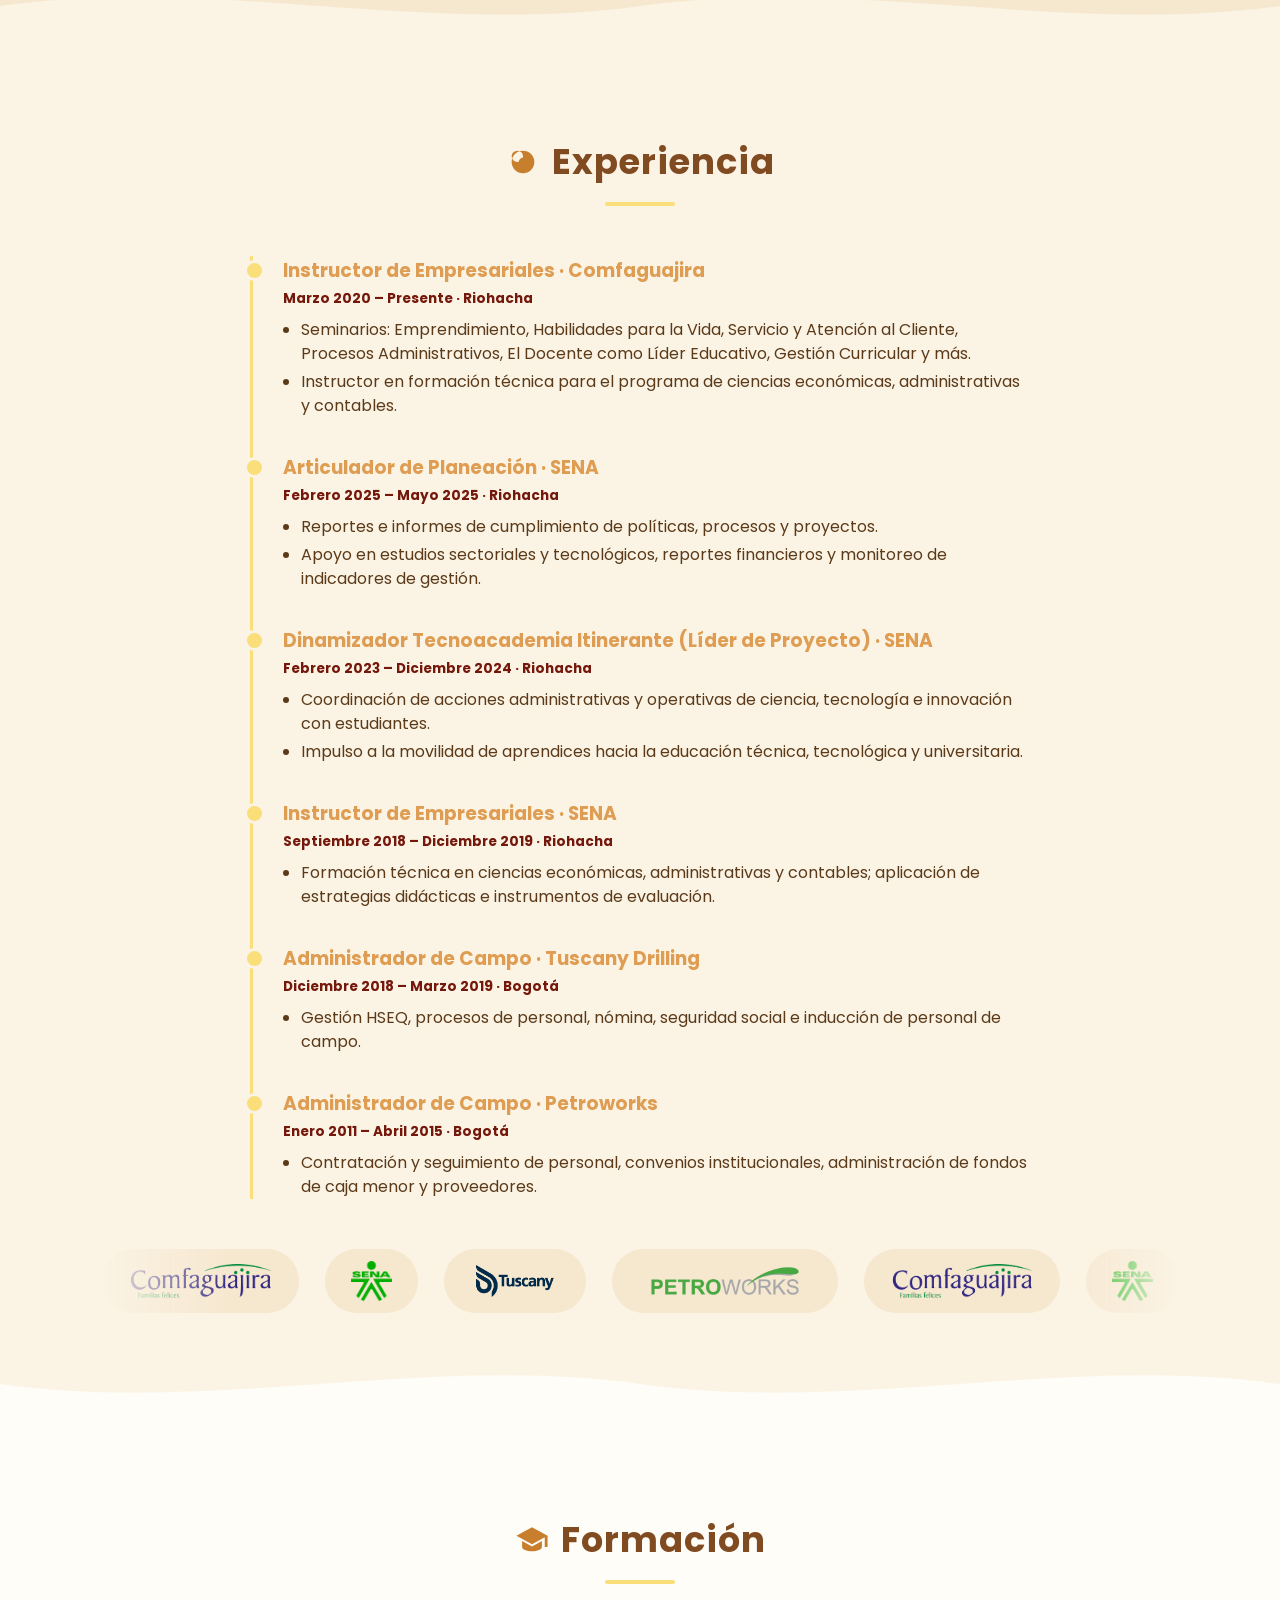
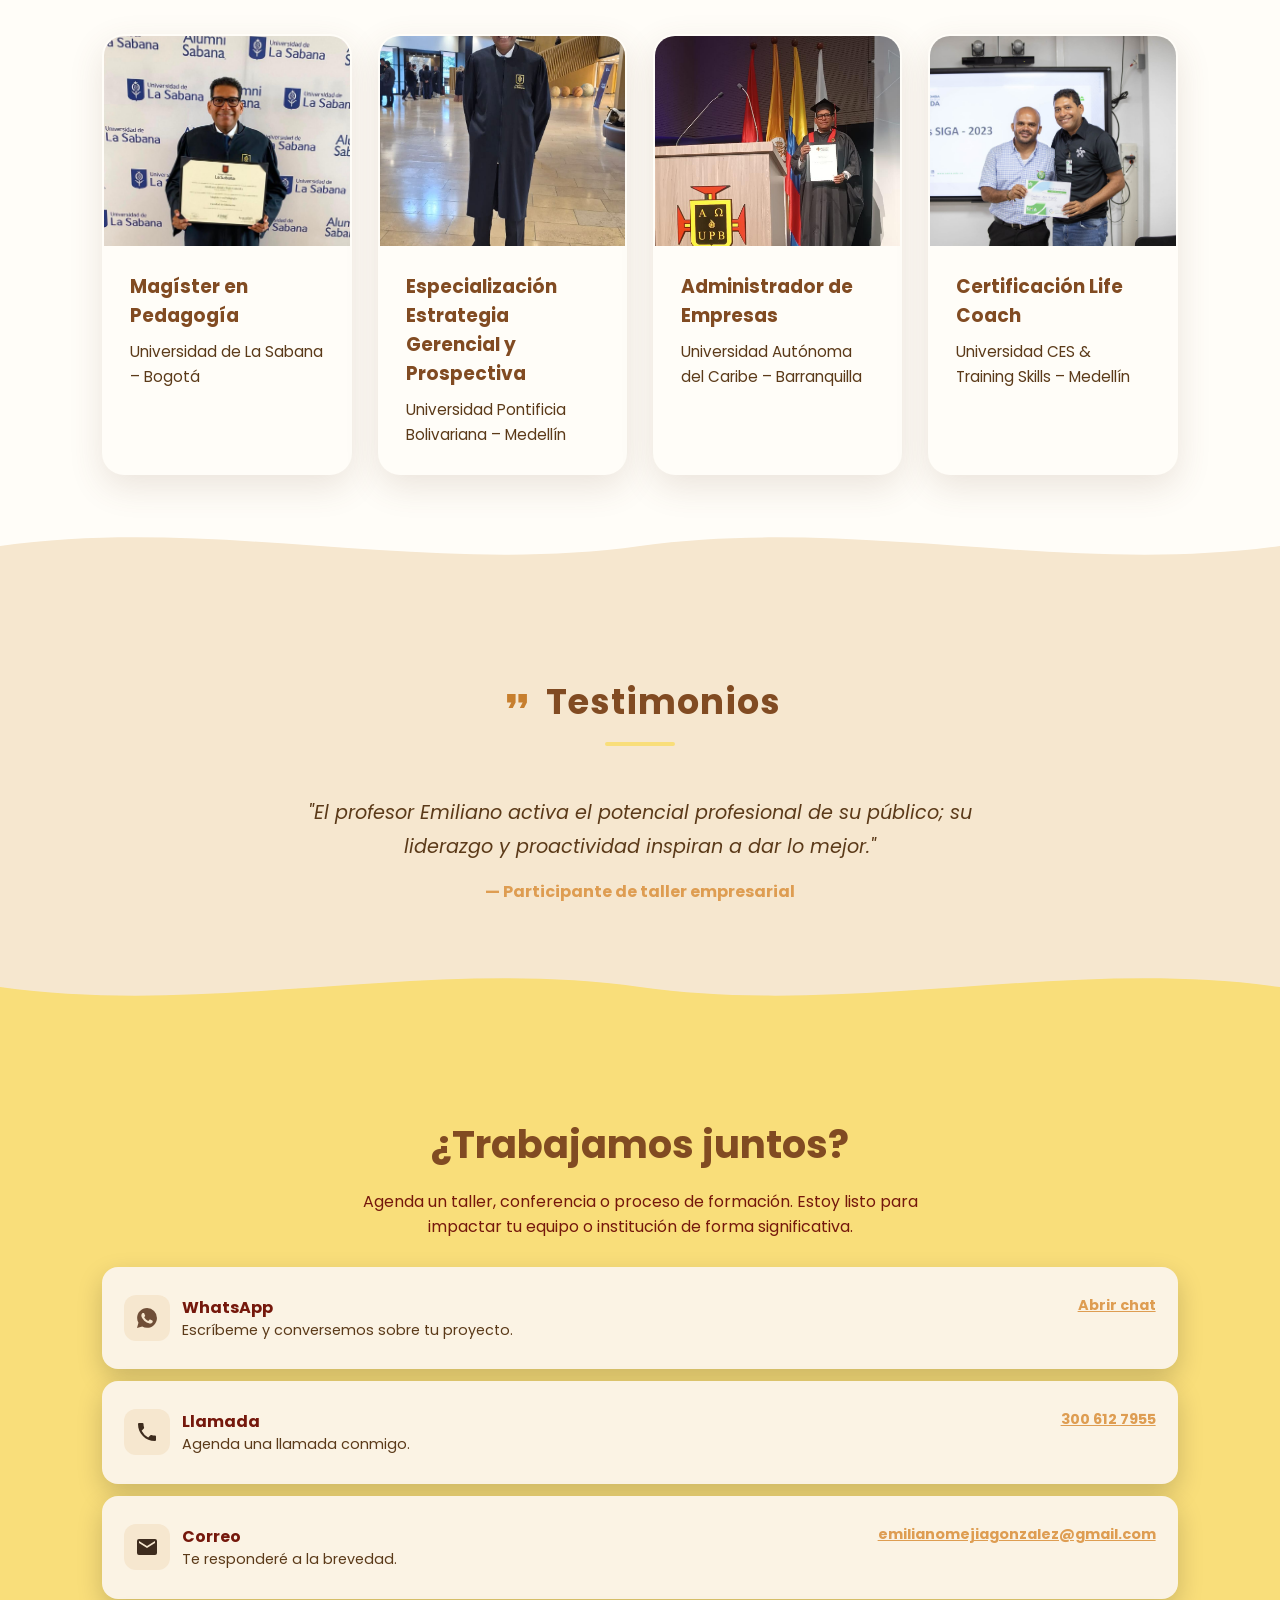
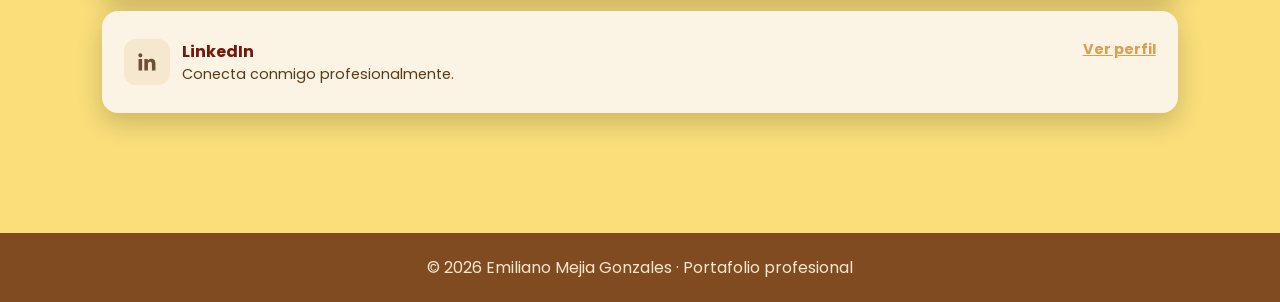
==== commit a3d575ee: "Mejoras: estructura archivos, navbar, hero, contacto, pdf resumen con qr, iconos externos" ====
--- a/index.html
+++ b/index.html
@@ -30,6 +30,7 @@
     <span id="typed"></span><span class="cursor"></span>
     <p>Magíster en Pedagogía, Especialista en Estrategia Gerencial y Prospectiva y Administrador de Empresas. Más de 7 años activando el potencial profesional de personas y empresas.</p>
     <a class="btn" href="#contacto">Contáctame</a>
+    <a class="btn" style="background:var(--ambar-oscuro);margin-left:10px" href="assets/cv_emiliano_resumen.pdf" download>⬇ Descargar HV (PDF)</a>
     <div class="contactos-hero">
       <a href="https://wa.me/573006127955" target="_blank" title="WhatsApp"><img src="assets/iconos/whatsapp.svg" alt=""></a>
       <a href="https://www.linkedin.com/in/emiliano-alcides-mej%C3%ADa-gonz%C3%A1lez-1841b9232/" target="_blank" title="LinkedIn"><img src="assets/iconos/linkedin.svg" alt=""></a>
@@ -138,26 +139,35 @@
 <section id="contacto">
   <img class="onda" src="assets/iconos/onda_a_e0a458.svg" alt="">
   <h2>¿Trabajamos juntos?</h2>
-  <p>Agenda un taller, conferencia o proceso de formación. Estoy listo para impactar tu equipo o institución de forma significativa.</p>
+  <p class="desc">Agenda un taller, conferencia o proceso de formación. Estoy listo para impactar tu equipo o institución de forma significativa.</p>
   <div class="tarjetas-contacto">
     <a class="tarjeta-c" href="https://wa.me/573006127955" target="_blank">
       <div class="izq">
         <div class="icono-c"><img src="assets/iconos/whatsapp.svg" alt="WhatsApp"></div>
-        <div class="txt"><h3>WhatsApp</h3><p>Escríbeme y conversemos sobre tu proyecto.</p></div>
+        <div><h3>WhatsApp</h3><p>Escríbeme y conversemos sobre tu proyecto.</p></div>
       </div>
       <span>Abrir chat</span>
     </a>
     <a class="tarjeta-c" href="tel:+573006127955">
-      <div class="icono-c"><img src="assets/iconos/telefono.svg" alt="Llamada"></div>
-      <h3>Llamada</h3><p>Agenda una llamada conmigo.</p><span>300 612 7955</span>
+      <div class="izq">
+        <div class="icono-c"><img src="assets/iconos/telefono.svg" alt="Llamada"></div>
+        <div><h3>Llamada</h3><p>Agenda una llamada conmigo.</p></div>
+      </div>
+      <span>300 612 7955</span>
     </a>
     <a class="tarjeta-c" href="mailto:emilianomejiagonzalez@gmail.com">
-      <div class="icono-c"><img src="assets/iconos/email2.svg" alt="Correo"></div>
-      <h3>Correo</h3><p>Te responderé a la brevedad.</p><span>emilianomejiagonzalez@gmail.com</span>
+      <div class="izq">
+        <div class="icono-c"><img src="assets/iconos/email2.svg" alt="Correo"></div>
+        <div><h3>Correo</h3><p>Te responderé a la brevedad.</p></div>
+      </div>
+      <span>emilianomejiagonzalez@gmail.com</span>
     </a>
     <a class="tarjeta-c" href="https://www.linkedin.com/in/emiliano-alcides-mej%C3%ADa-gonz%C3%A1lez-1841b9232/" target="_blank">
-      <div class="icono-c"><img src="assets/iconos/linkedin.svg" alt="LinkedIn"></div>
-      <h3>LinkedIn</h3><p>Conecta conmigo profesionalmente.</p><span>Ver perfil</span>
+      <div class="izq">
+        <div class="icono-c"><img src="assets/iconos/linkedin.svg" alt="LinkedIn"></div>
+        <div><h3>LinkedIn</h3><p>Conecta conmigo profesionalmente.</p></div>
+      </div>
+      <span>Ver perfil</span>
     </a>
   </div>
 </section>
--- a/css/style.css
+++ b/css/style.css
@@ -1,14 +1,14 @@
 @import url('https://fonts.googleapis.com/css2?family=Poppins:wght@300;400;600;700&family=Playfair+Display:wght@500;700&display=swap');
 
 :root {
-  --ambar: #e0a458;
-  --ambar-oscuro: #c77f2e;
-  --cafe: #6f4e37;
-  --cafe-oscuro: #3e2c1e;
+  --ambar: #f9de7a;
+  --ambar-oscuro: #de9d52;
+  --cafe: #75180c;
+  --cafe-oscuro: #814b22;
   --crema: #fbf3e4;
   --pastel: #f6e7cf;
   --blanco: #fffdf8;
-  --texto: #4a3826;
+  --texto: #5b3a19;
 }
 
 * {
@@ -644,7 +644,6 @@
   font-weight: bold;
   color: var(--cafe);
   white-space: nowrap;
-  box-shadow: 0 6px 16px rgba(111, 78, 55, .12);
   transition: transform .3s
 }
 
@@ -661,6 +660,10 @@
   justify-content: center;
   color: white;
   font-size: .85rem
+}
+
+.logo-empresa img {
+  height: 40px;
 }
 
 @keyframes cinta {
@@ -720,8 +723,12 @@
   font-size: 2.4rem
 }
 
+#contacto p.desc {
+  margin: 16px auto 28px;
+}
+
 #contacto p {
-  margin: 16px auto 28px;
+  margin: 0;
   max-width: 560px
 }
 
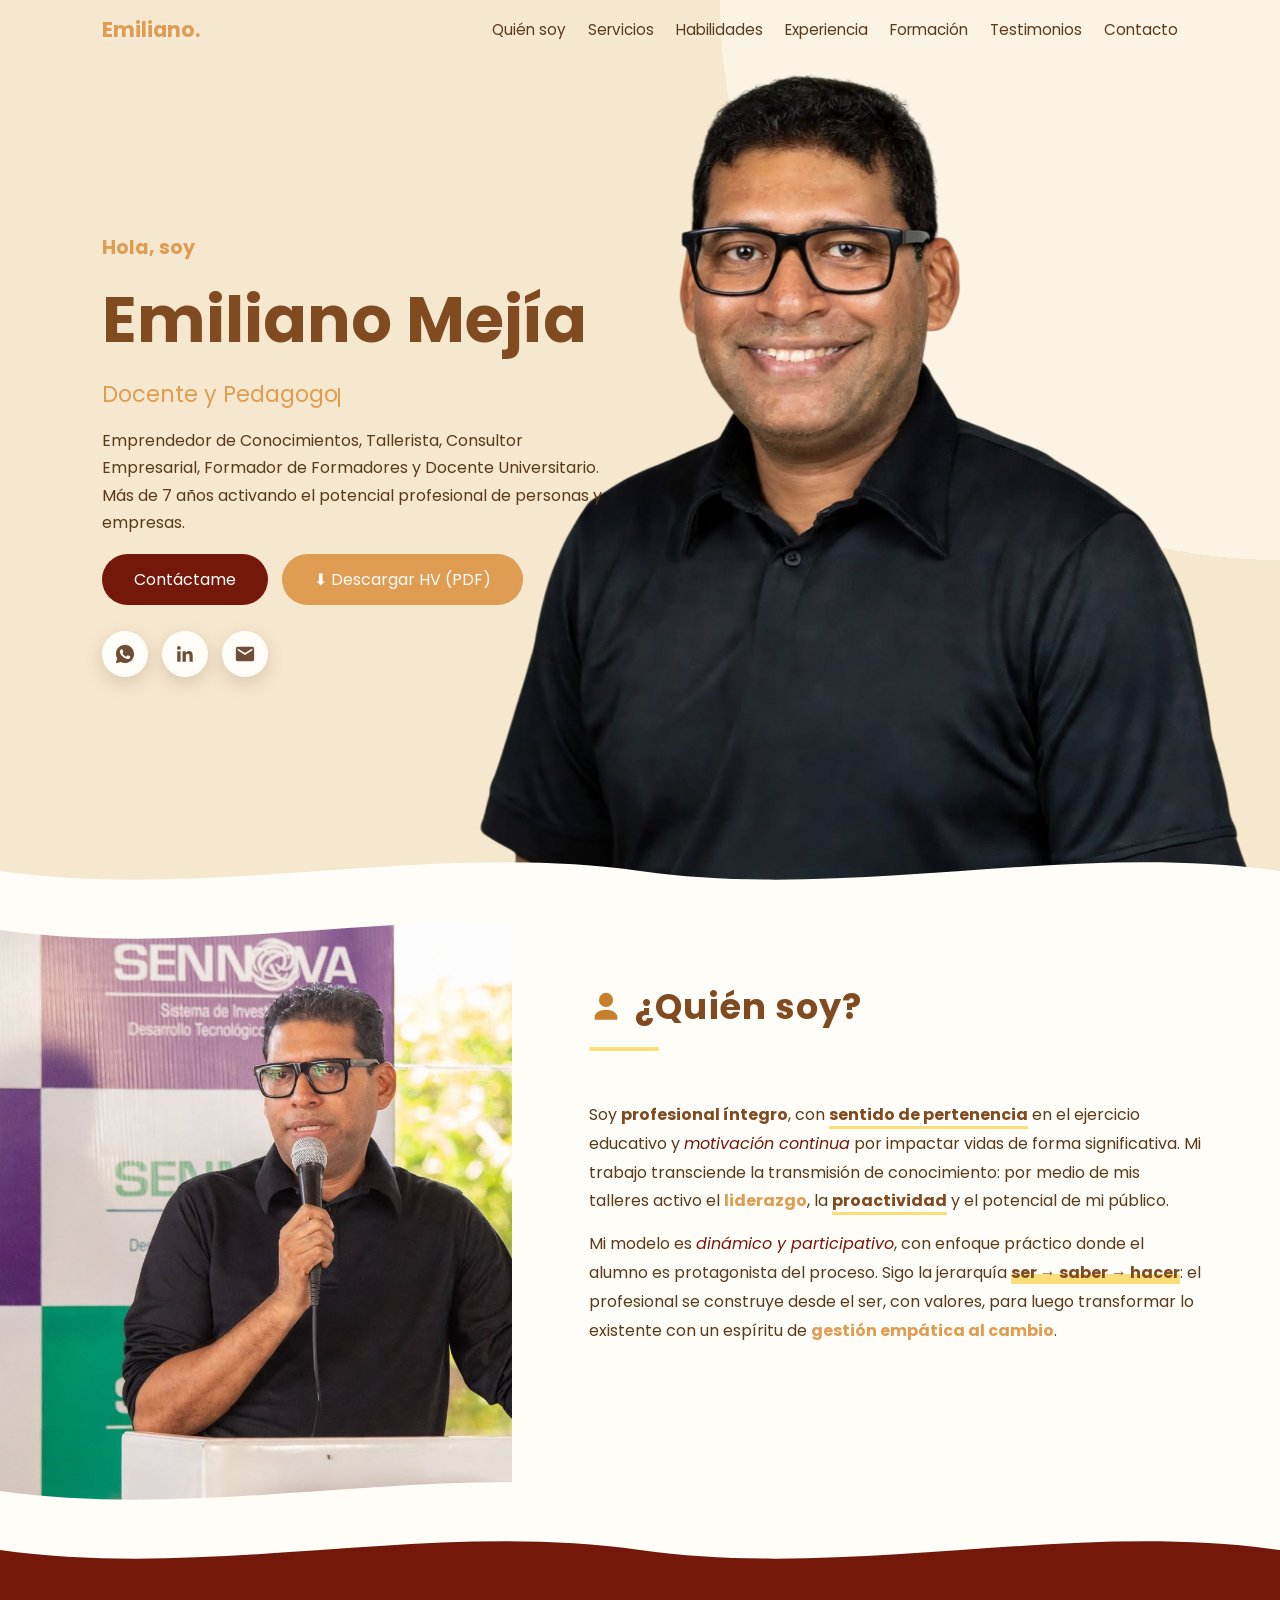
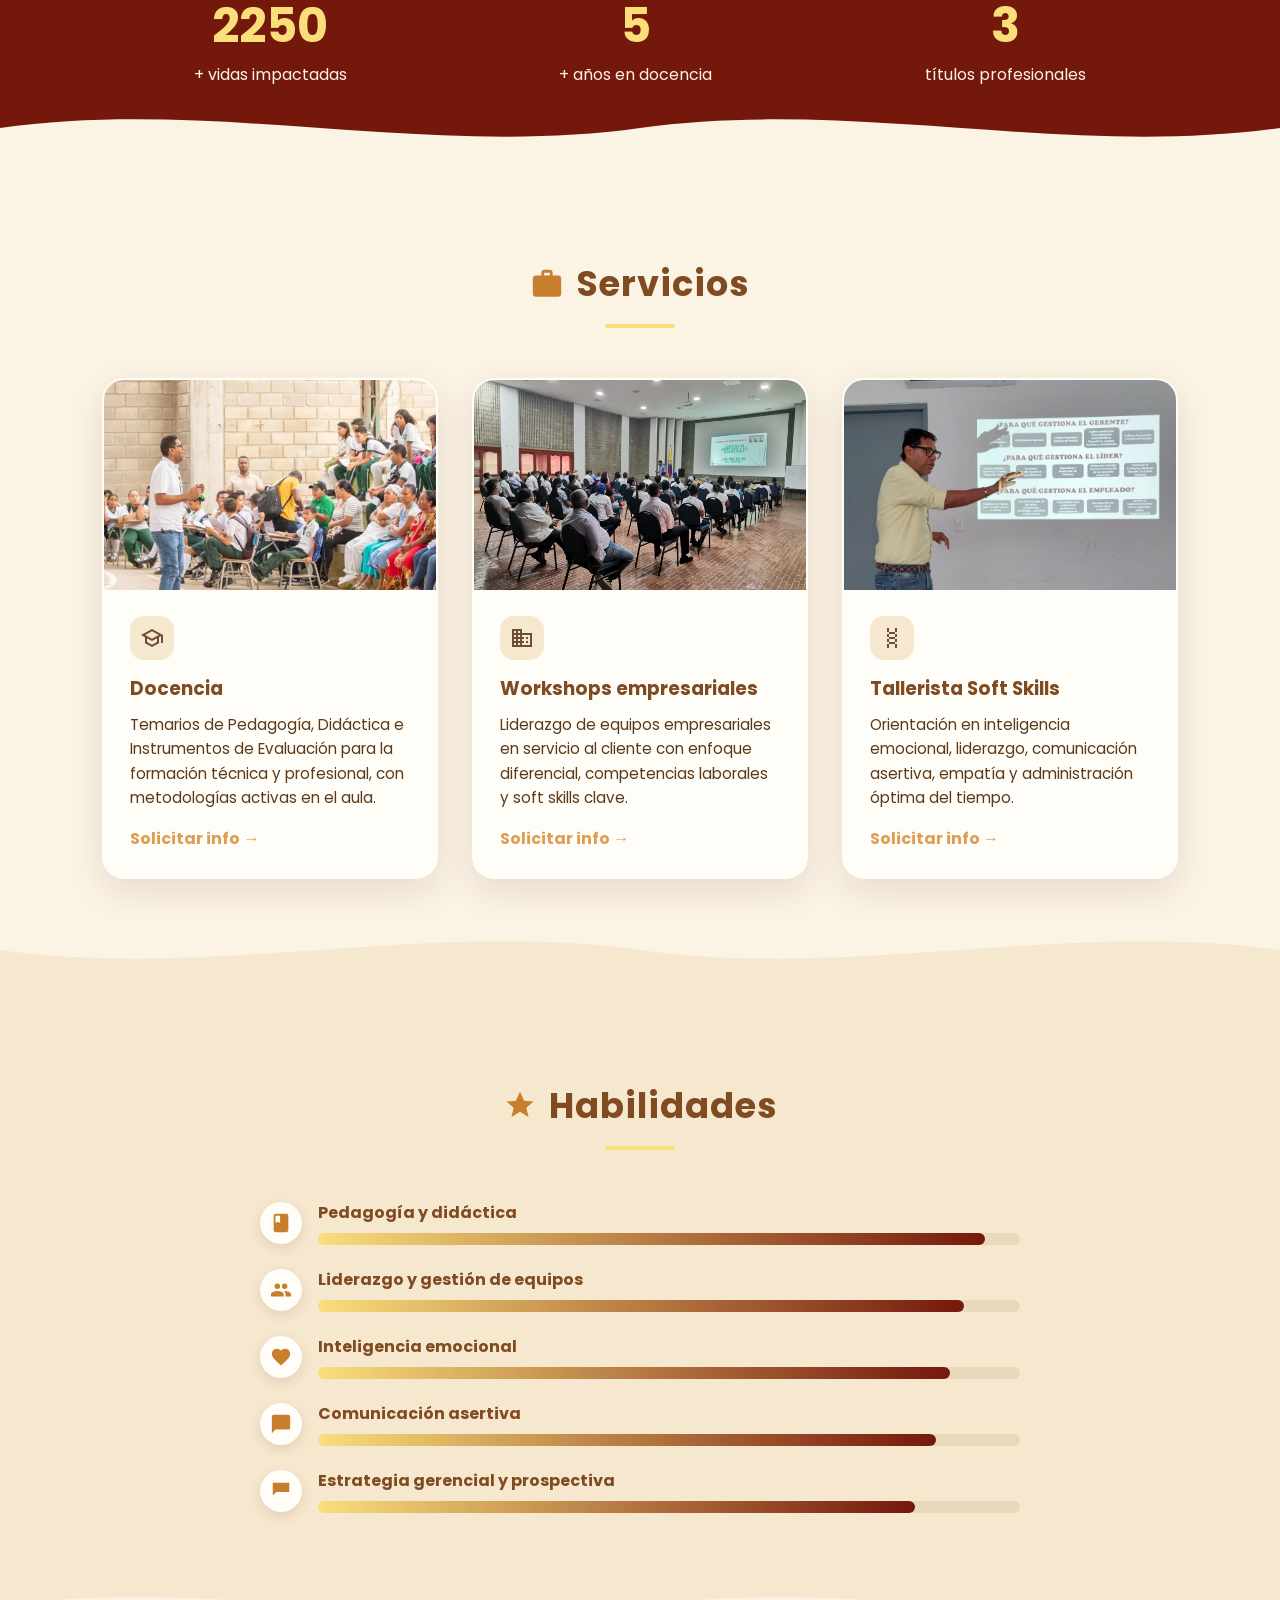
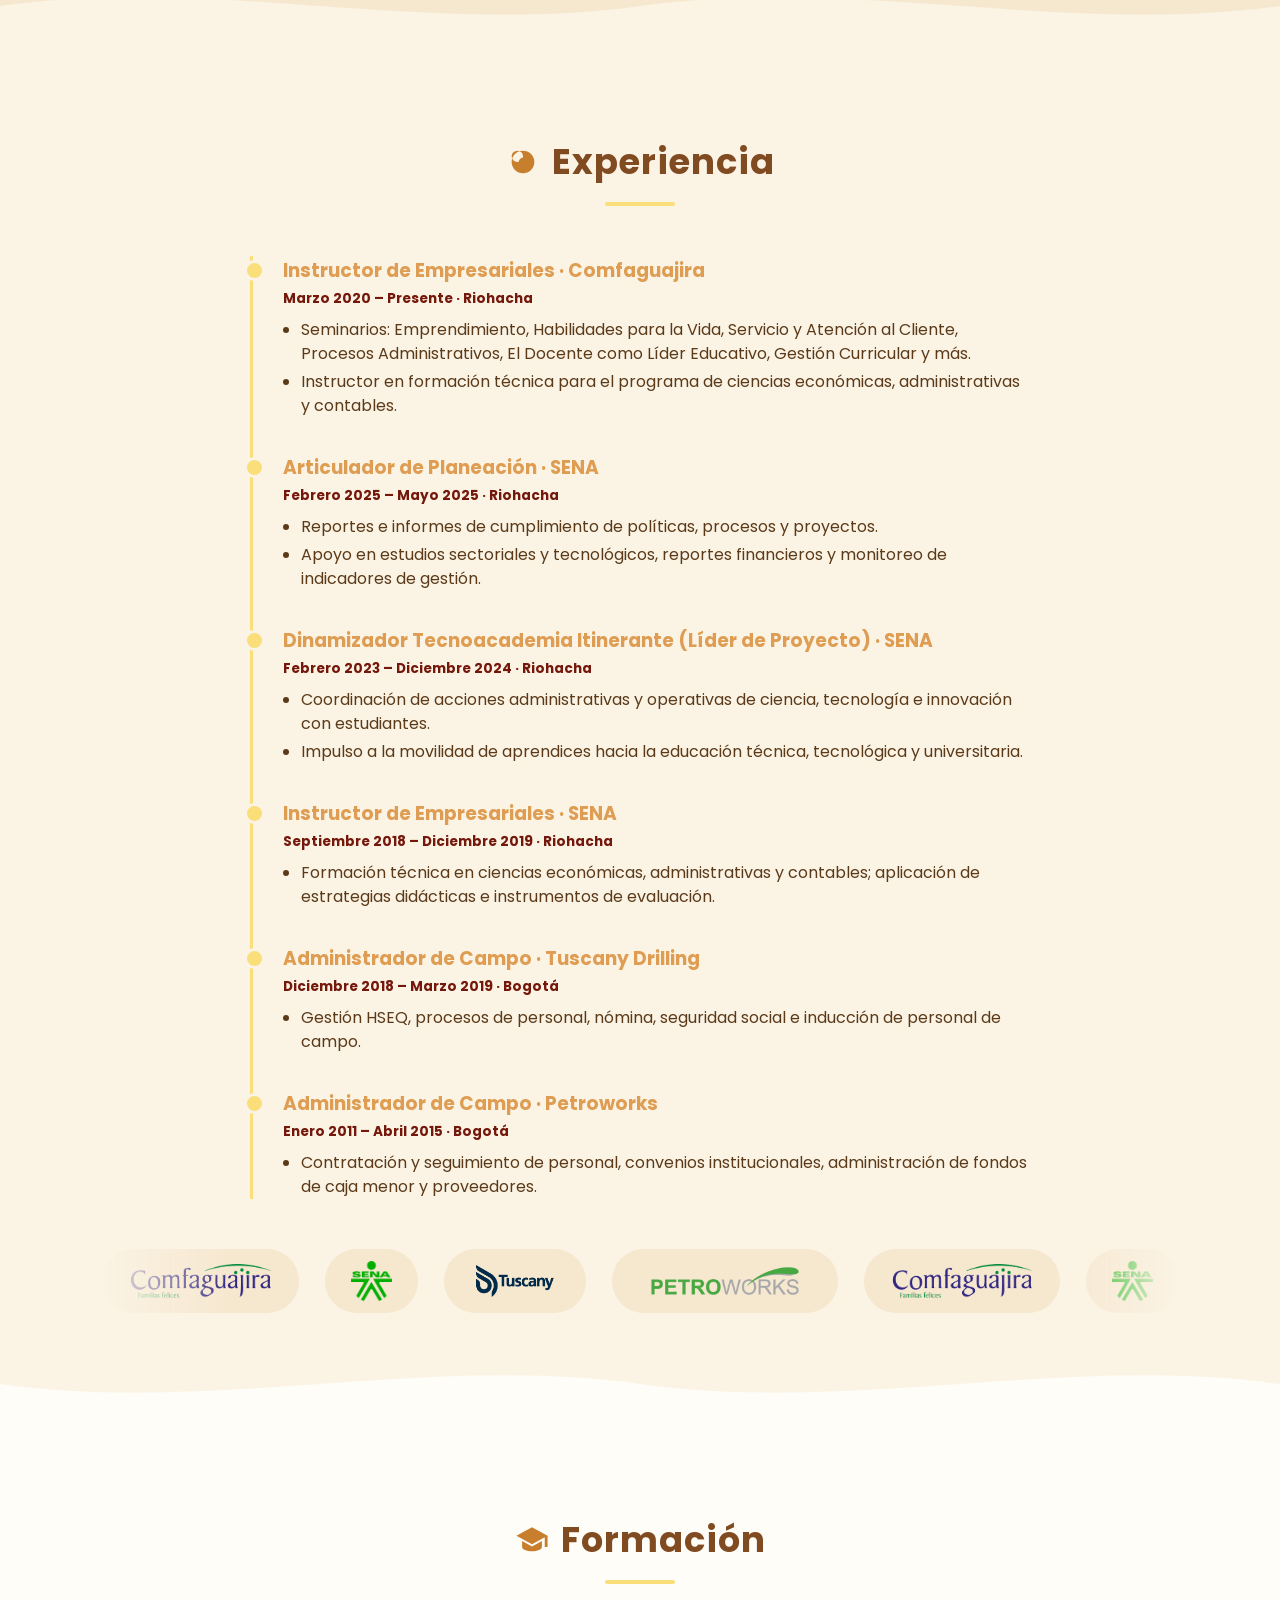
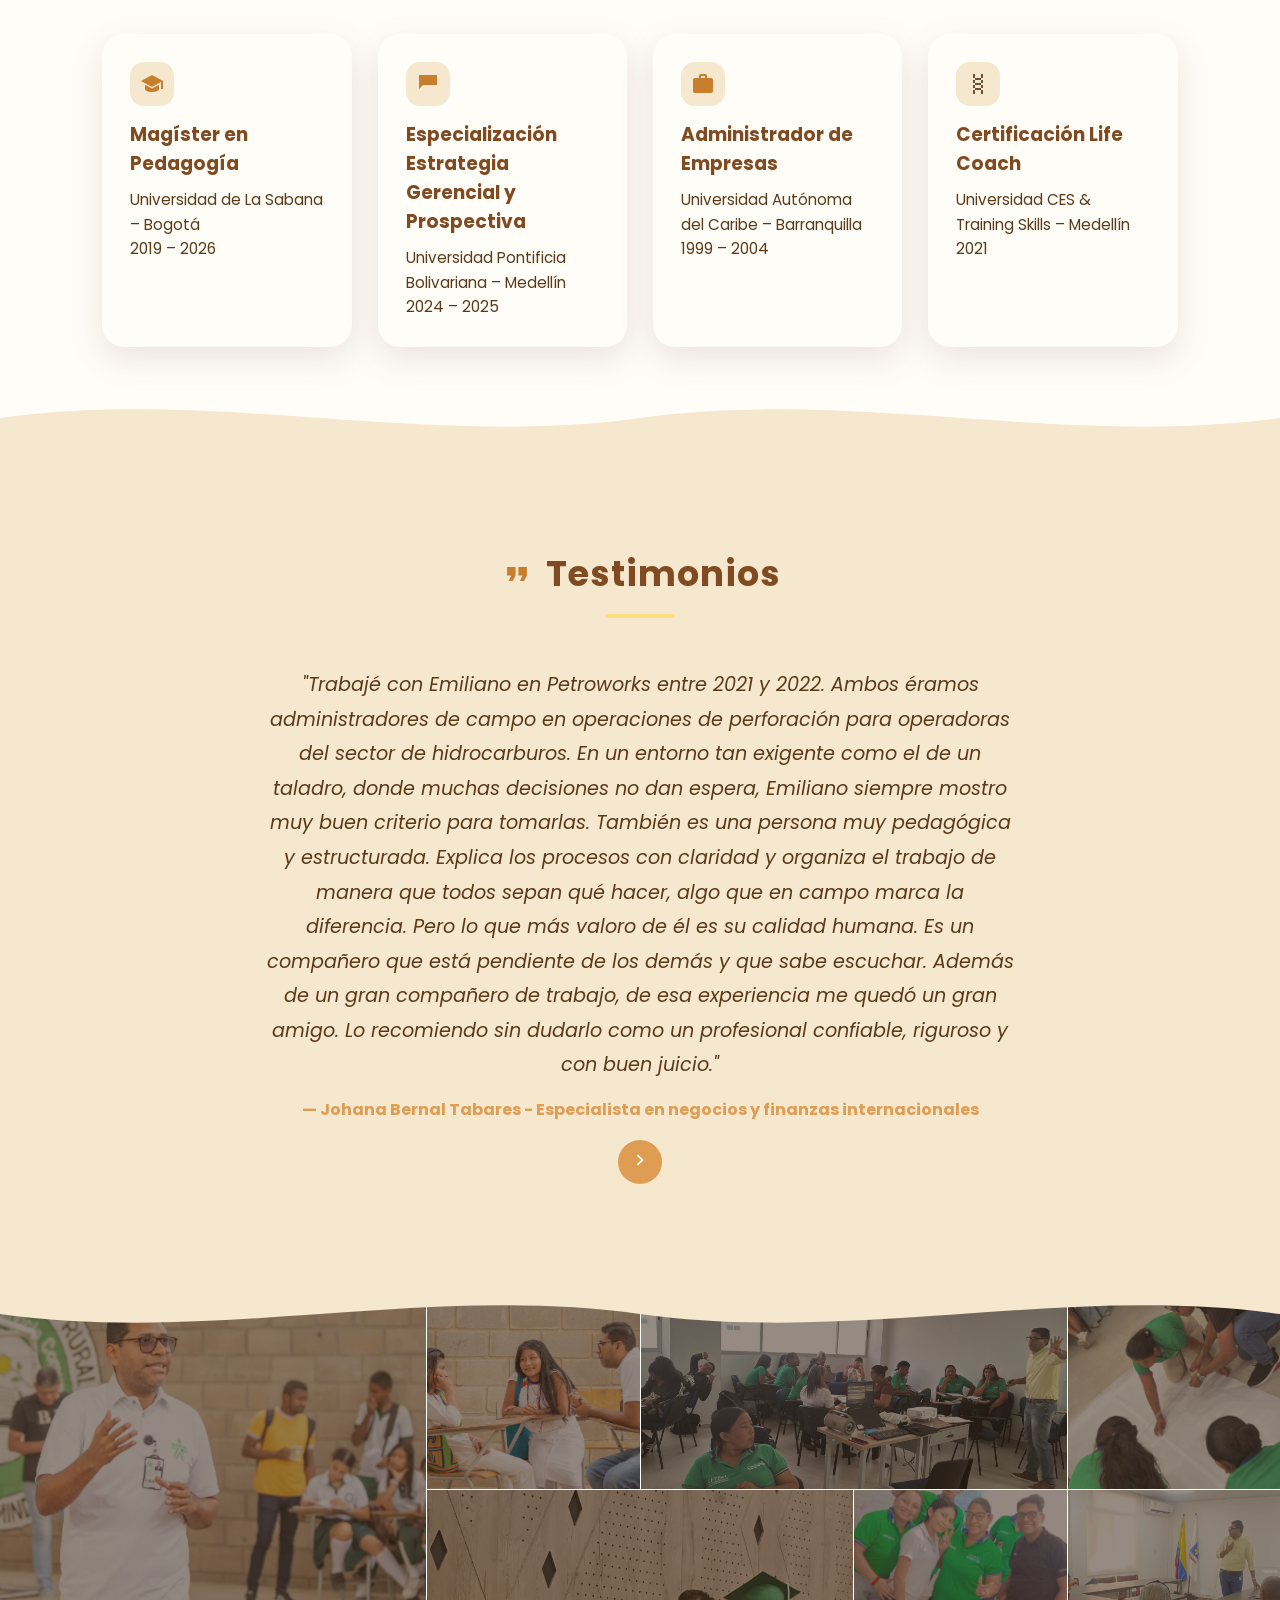
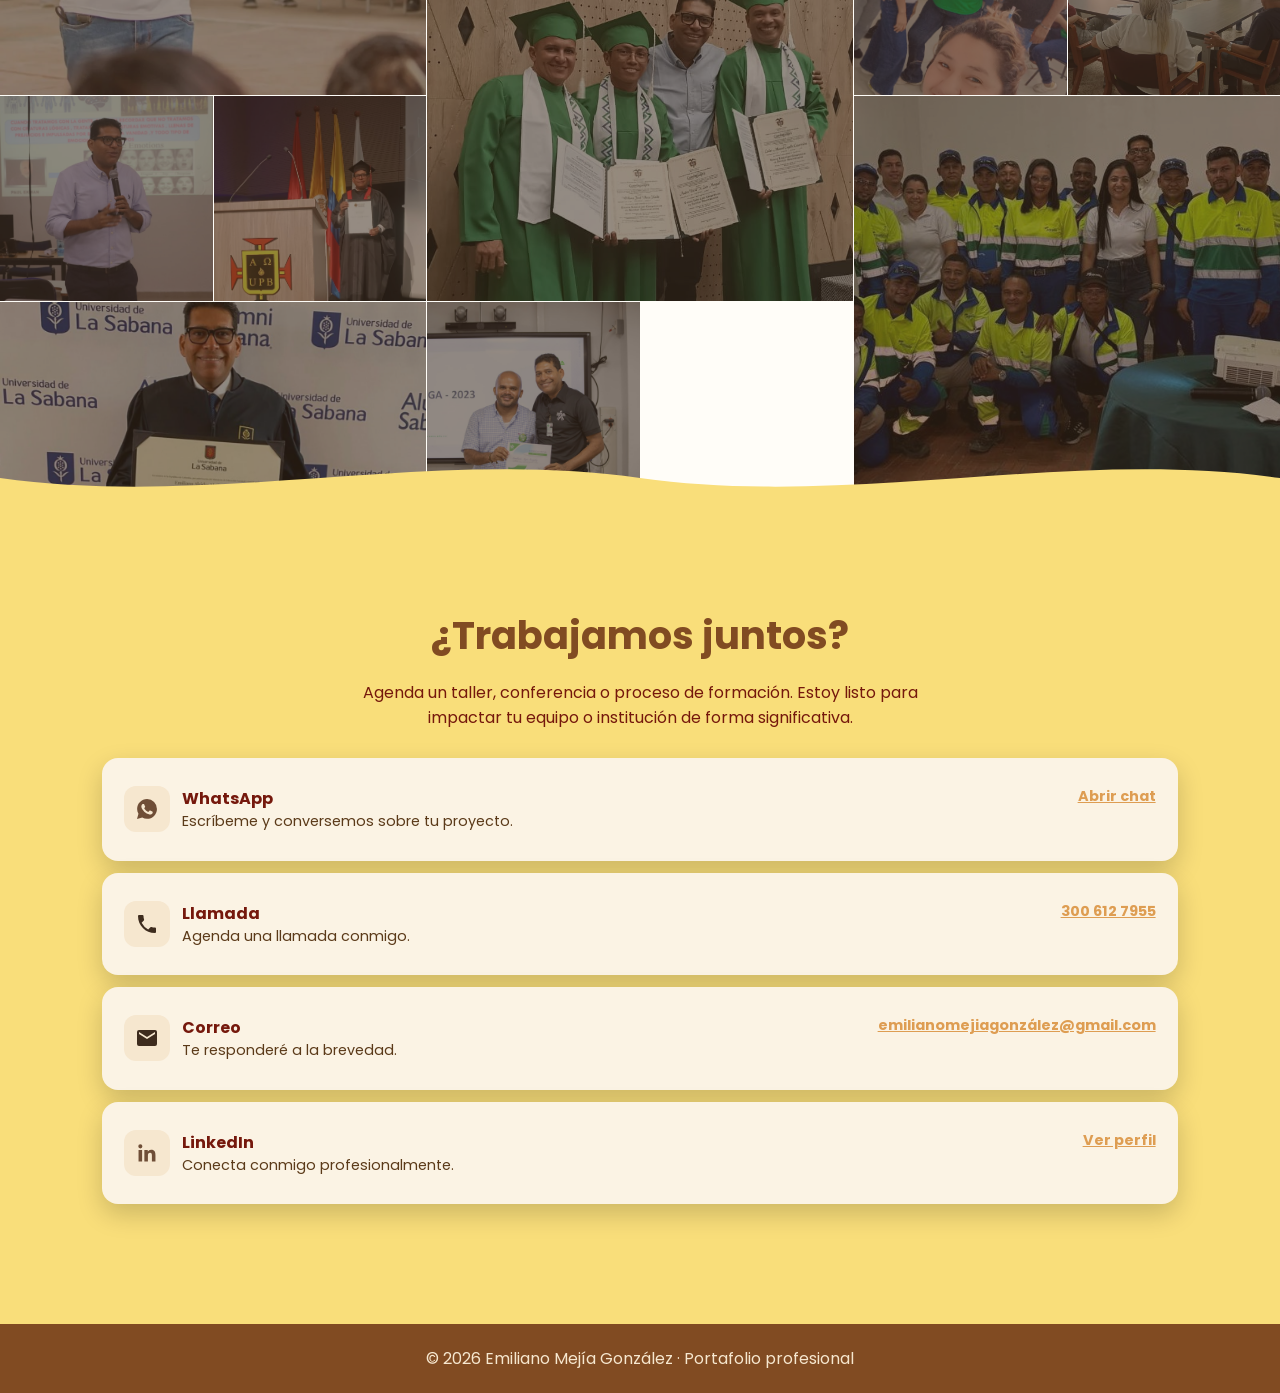
==== commit 07733f6f: "Formación sin fotos, galería mosaico, testimonios manuales, ondas ajustadas, colores cliente" ====
--- a/index.html
+++ b/index.html
@@ -3,7 +3,7 @@
 <head>
 <meta charset="UTF-8">
 <meta name="viewport" content="width=device-width, initial-scale=1.0">
-<title>Emiliano Mejia | Portafolio</title>
+<title>Emiliano Mejía | Portafolio</title>
 <link rel="stylesheet" href="css/style.css">
 </head>
 <body>
@@ -26,22 +26,23 @@
 <section id="hero">
   <div class="texto">
     <span class="hola">Hola, soy</span>
-    <h1>Emiliano Mejia</h1>
+    <h1>Emiliano Mejía</h1>
     <span id="typed"></span><span class="cursor"></span>
-    <p>Magíster en Pedagogía, Especialista en Estrategia Gerencial y Prospectiva y Administrador de Empresas. Más de 7 años activando el potencial profesional de personas y empresas.</p>
+    <p>Emprendedor de Conocimientos, Tallerista, Consultor Empresarial, Formador de Formadores y Docente Universitario. Más de 7 años activando el potencial profesional de personas y empresas.</p>
     <a class="btn" href="#contacto">Contáctame</a>
     <a class="btn" style="background:var(--ambar-oscuro);margin-left:10px" href="assets/cv_emiliano_resumen.pdf" download>⬇ Descargar HV (PDF)</a>
     <div class="contactos-hero">
       <a href="https://wa.me/573006127955" target="_blank" title="WhatsApp"><img src="assets/iconos/whatsapp.svg" alt=""></a>
       <a href="https://www.linkedin.com/in/emiliano-alcides-mej%C3%ADa-gonz%C3%A1lez-1841b9232/" target="_blank" title="LinkedIn"><img src="assets/iconos/linkedin.svg" alt=""></a>
-      <a href="mailto:emilianomejiagonzalez@gmail.com" title="Email"><img src="assets/iconos/email.svg" alt=""></a>
+      <a href="mailto:emilianomejíagonzález@gmail.com" title="Email"><img src="assets/iconos/email.svg" alt=""></a>
     </div>
   </div>
 </section>
 
 <section id="sobre-mi">
   <img class="onda" src="assets/iconos/onda_a_fffdf8.svg" alt="">
-  <div class="imagen" data-px="0.08"><img src="assets/conferencia.jpeg" alt="Emiliano en conferencia"></div>
+  <img class="onda-top" src="assets/iconos/onda_a_fffdf8.svg" alt="">
+  <div class="imagen" data-px="0.08"><img src="assets/conferencia.jpg" alt="Emiliano en conferencia"></div>
   <div class="contenido">
     <div class="titulo-seccion" style="text-align:left"><h2><img class="icono-titulo" src="assets/iconos/user.svg" alt="">¿Quién soy?</h2><div class="linea" style="margin-left:0"></div></div>
     <p>Soy <span class="hl-negrita">profesional íntegro</span>, con <span class="hl-sub">sentido de pertenencia</span> en el ejercicio educativo y <span class="hl-cursiva">motivación continua</span> por impactar vidas de forma significativa. Mi trabajo transciende la transmisión de conocimiento: por medio de mis talleres activo el <span class="hl-color">liderazgo</span>, la <span class="hl-sub">proactividad</span> y el potencial de mi público.</p>
@@ -50,6 +51,8 @@
 </section>
 
 <div id="stats">
+  <img class="onda" src="assets/iconos/onda_a_fffdf8.svg" alt="">
+  <img class="onda-top" src="assets/iconos/onda_a_fffdf8.svg" alt="">
   <div class="stat"><div class="numero" data-meta="3000">0</div><div>+ vidas impactadas</div></div>
   <div class="stat"><div class="numero" data-meta="7">0</div><div>+ años en docencia</div></div>
   <div class="stat"><div class="numero" data-meta="4">0</div><div>títulos profesionales</div></div>
@@ -72,7 +75,7 @@
       <div class="thumb"><img src="assets/servicios/empresas/conferencia.jpeg" alt="Empresas"></div>
       <div class="cuerpo">
         <div class="icono-servicio"><img src="assets/iconos/edificio.svg" alt=""></div>
-        <h3>Talleres para empresas</h3>
+        <h3>Workshops empresariales</h3>
         <p>Liderazgo de equipos empresariales en servicio al cliente con enfoque diferencial, competencias laborales y soft skills clave.</p>
         <a class="mas" href="https://wa.me/573006127955" target="_blank">Solicitar info →</a>
       </div>
@@ -81,7 +84,7 @@
       <div class="thumb"><img src="assets/servicios/profesionales/gerencia_liderazgo.png" alt="Profesionales"></div>
       <div class="cuerpo">
         <div class="icono-servicio"><img src="assets/iconos/coach.svg" alt=""></div>
-        <h3>Coaching y desarrollo</h3>
+        <h3>Tallerista Soft Skills</h3>
         <p>Orientación en inteligencia emocional, liderazgo, comunicación asertiva, empatía y administración óptima del tiempo.</p>
         <a class="mas" href="https://wa.me/573006127955" target="_blank">Solicitar info →</a>
       </div>
@@ -120,10 +123,10 @@
   <img class="onda" src="assets/iconos/onda_a_fffdf8.svg" alt="">
   <div class="titulo-seccion revelar"><h2><img class="icono-titulo" src="assets/iconos/libro.svg" alt="">Formación</h2><div class="linea"></div></div>
   <div class="grid-formacion">
-    <div class="tarjeta revelar"><div class="thumb"><img src="assets/formacion/magister_diploma.jpeg" alt="Magister en Pedagogía"></div><div class="cuerpo"><h3>Magíster en Pedagogía</h3><p>Universidad de La Sabana – Bogotá</p></div></div>
-    <div class="tarjeta revelar"><div class="thumb"><img src="assets/formacion/magister.jpeg" alt="Especialista"></div><div class="cuerpo"><h3>Especialización Estrategia Gerencial y Prospectiva</h3><p>Universidad Pontificia Bolivariana – Medellín</p></div></div>
-    <div class="tarjeta revelar"><div class="thumb"><img src="assets/formacion/profesional.jpeg" alt="Administrador"></div><div class="cuerpo"><h3>Administrador de Empresas</h3><p>Universidad Autónoma del Caribe – Barranquilla</p></div></div>
-    <div class="tarjeta revelar"><div class="thumb"><img src="assets/formacion/siga.png" alt="Life Coach"></div><div class="cuerpo"><h3>Certificación Life Coach</h3><p>Universidad CES & Training Skills – Medellín</p></div></div>
+    <div class="tarjeta revelar"><div class="cuerpo"><div class="icono-servicio"><img src="assets/iconos/libro.svg" alt=""></div><h3>Magíster en Pedagogía</h3><p>Universidad de La Sabana – Bogotá<br>2019 – 2026</p></div></div>
+    <div class="tarjeta revelar"><div class="cuerpo"><div class="icono-servicio"><img src="assets/iconos/estrategia.svg" alt=""></div><h3>Especialización Estrategia Gerencial y Prospectiva</h3><p>Universidad Pontificia Bolivariana – Medellín<br>2024 – 2025</p></div></div>
+    <div class="tarjeta revelar"><div class="cuerpo"><div class="icono-servicio"><img src="assets/iconos/maletin.svg" alt=""></div><h3>Administrador de Empresas</h3><p>Universidad Autónoma del Caribe – Barranquilla<br>1999 – 2004</p></div></div>
+    <div class="tarjeta revelar"><div class="cuerpo"><div class="icono-servicio"><img src="assets/iconos/coach.svg" alt=""></div><h3>Certificación Life Coach</h3><p>Universidad CES & Training Skills – Medellín<br>2021</p></div></div>
   </div>
 </section>
 
@@ -133,6 +136,25 @@
   <div class="carrusel">
     <blockquote id="cita">"El profesor Emiliano activa el potencial profesional de su público; su liderazgo y proactividad inspiran a dar lo mejor."</blockquote>
     <cite id="autor">— Participante de taller empresarial</cite>
+    <button id="sigTestimonio" aria-label="Siguiente testimonio"><img src="assets/iconos/flecha.svg" alt=""></button>
+  </div>
+</section>
+
+<section id="galeria">
+  <img class="onda-top" src="assets/iconos/onda_a_f6e7cf.svg" alt="">
+  <div class="mosaico">
+    <div class="celda"><img src="assets/servicios/docencia/colegio.jpeg" alt="Docencia"></div>
+    <div class="celda"><img src="assets/servicios/docencia/docencia_etnica.jpeg" alt="Docencia"></div>
+    <div class="celda"><img src="assets/servicios/docencia/docencia_tecnica.png" alt="Docencia técnica"></div>
+    <div class="celda"><img src="assets/servicios/docencia/emiliano_ayudando_estudiantes.jpeg" alt="Emiliano apoyando estudiantes"></div>
+    <div class="celda"><img src="assets/servicios/docencia/emiliano_con_graduados.jpeg" alt="Emiliano con graduados"></div>
+    <div class="celda"><img src="assets/servicios/docencia/emilinao_con_estudiantes.jpeg" alt="Emiliano con estudiantes"></div>
+    <div class="celda"><img src="assets/servicios/empresas/orientacion_prepensionados.jpeg" alt="Orientación"></div>
+    <div class="celda"><img src="assets/servicios/profesionales/inteligencia_emocional.jpeg" alt="Inteligencia emocional"></div>
+    <div class="celda"><img src="assets/servicios/empresas/aqualia.jpeg" alt="aqualia"></div>
+    <div class="celda"><img src="assets/formacion/magister_diploma.jpeg" alt="Diploma"></div>
+    <div class="celda"><img src="assets/formacion/profesional.jpeg" alt="Profesional"></div>
+    <div class="celda"><img src="assets/formacion/siga.png" alt="Life Coach"></div>
   </div>
 </section>
 
@@ -160,7 +182,7 @@
         <div class="icono-c"><img src="assets/iconos/email2.svg" alt="Correo"></div>
         <div><h3>Correo</h3><p>Te responderé a la brevedad.</p></div>
       </div>
-      <span>emilianomejiagonzalez@gmail.com</span>
+      <span>emilianomejiagonzález@gmail.com</span>
     </a>
     <a class="tarjeta-c" href="https://www.linkedin.com/in/emiliano-alcides-mej%C3%ADa-gonz%C3%A1lez-1841b9232/" target="_blank">
       <div class="izq">
@@ -172,7 +194,7 @@
   </div>
 </section>
 
-<footer>© 2026 Emiliano Mejia Gonzales · Portafolio profesional</footer>
+<footer>© 2026 Emiliano Mejía González · Portafolio profesional</footer>
 
 <script src="js/main.js"></script>
 </body>
--- a/css/style.css
+++ b/css/style.css
@@ -40,6 +40,17 @@
 .onda {
   position: absolute;
   top: -59px;
+  left: 0;
+  width: 100%;
+  height: 60px;
+  display: block;
+  z-index: 10;
+}
+
+.onda-top {
+  position: absolute;
+  top: 0;
+  transform: rotate(180deg);
   left: 0;
   width: 100%;
   height: 60px;
@@ -710,6 +721,19 @@
   font-weight: bold
 }
 
+#galeria { background: var(--blanco); padding: 0 }
+.mosaico { display: grid; grid-template-columns: repeat(6,1fr); grid-auto-rows: 205px; grid-auto-flow: dense; gap: 1px }
+.mosaico .celda { position: relative; overflow: hidden; border-radius: 0; }
+.mosaico .celda:nth-child(4n+1) { grid-column: span 2; grid-row: span 2 }
+.mosaico .celda:nth-child(7n+3) { grid-column: span 2 }
+.mosaico .celda img { width: 100%; height: 100%; object-fit: cover; transition: transform .5s }
+.mosaico .celda::after { content: ''; position: absolute; inset: 0; background: rgba(62,44,30,.55); transition: opacity .4s }
+.mosaico .celda:hover::after { opacity: 0 }
+.mosaico .celda:hover img { transform: scale(1.08) }
+#sigTestimonio { margin-top: 18px; width: 44px; height: 44px; border-radius: 50%; border: none; background: var(--ambar-oscuro); cursor: pointer; transition: transform .3s,background .3s }
+#sigTestimonio:hover { transform: scale(1.12); background: var(--cafe) }
+#sigTestimonio img { width: 22px; height: 22px }
+
 /* CTA */
 #contacto {
   background: var(--ambar);
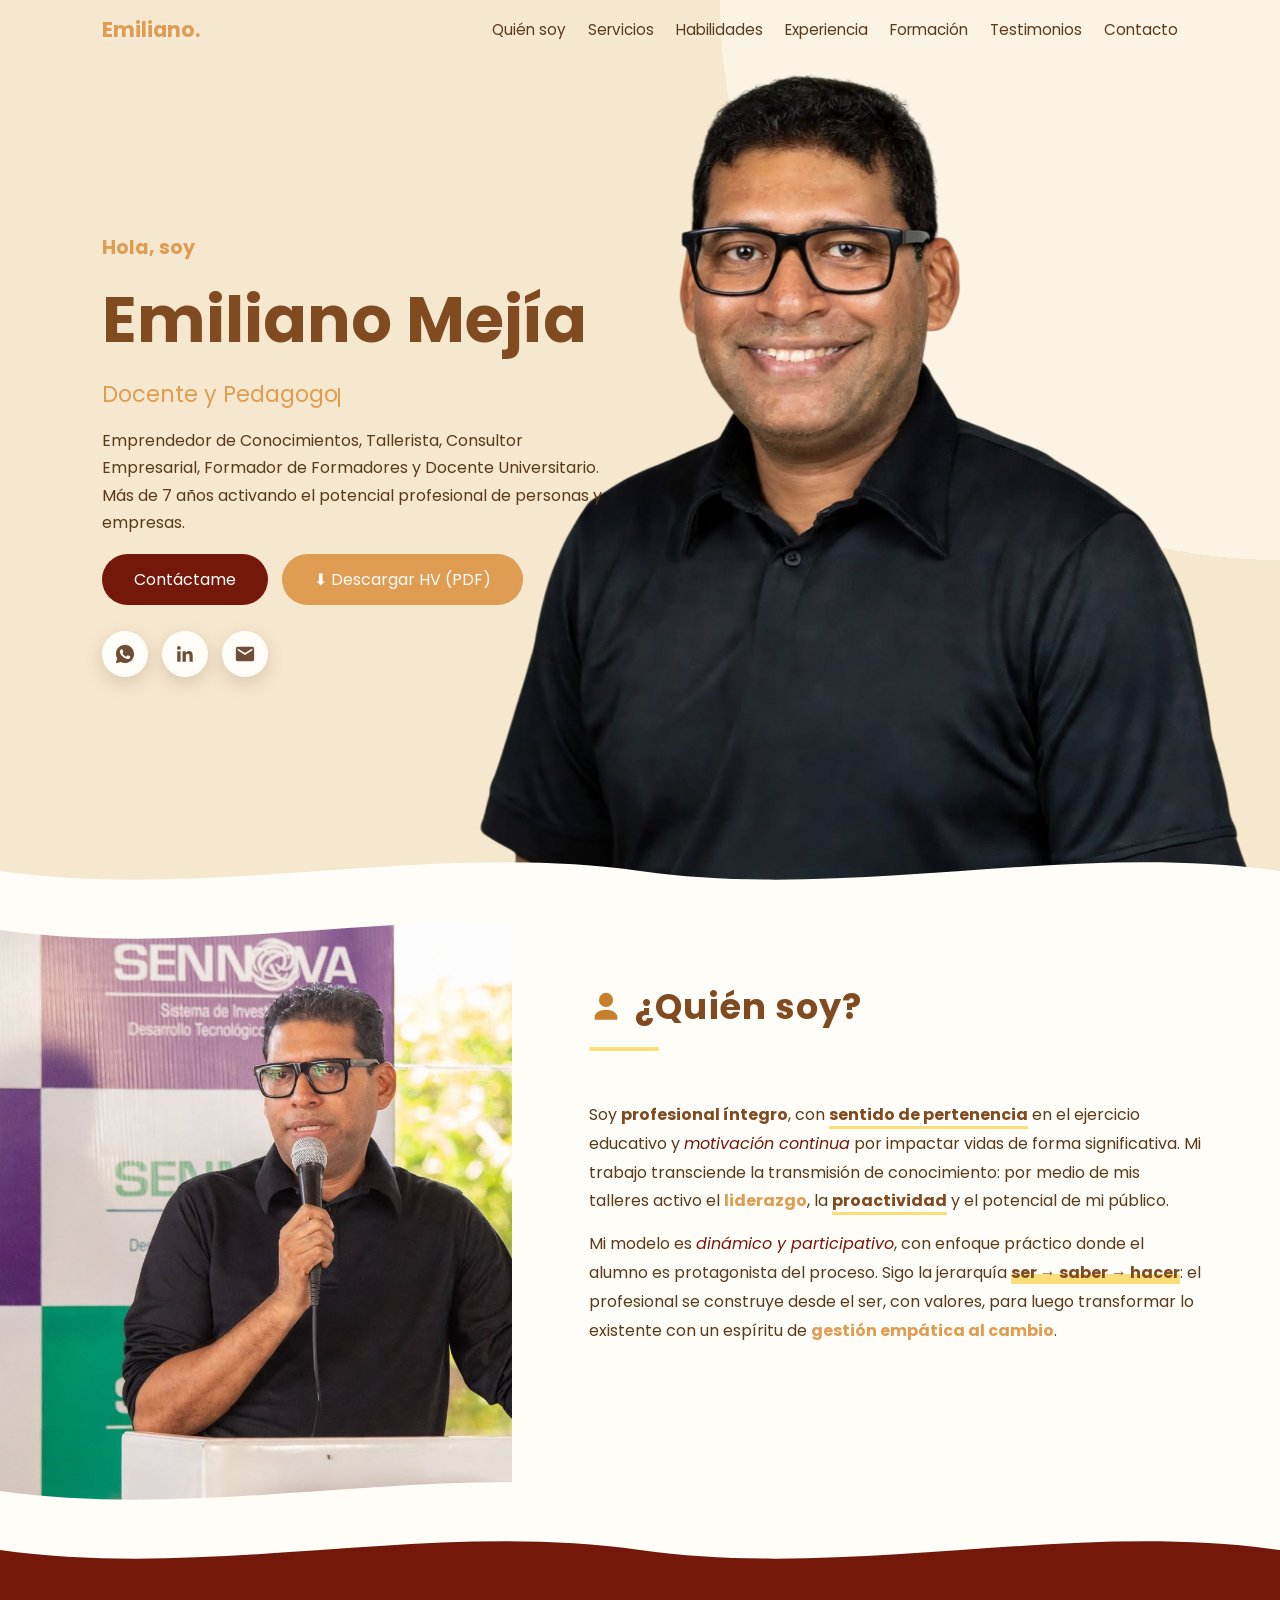
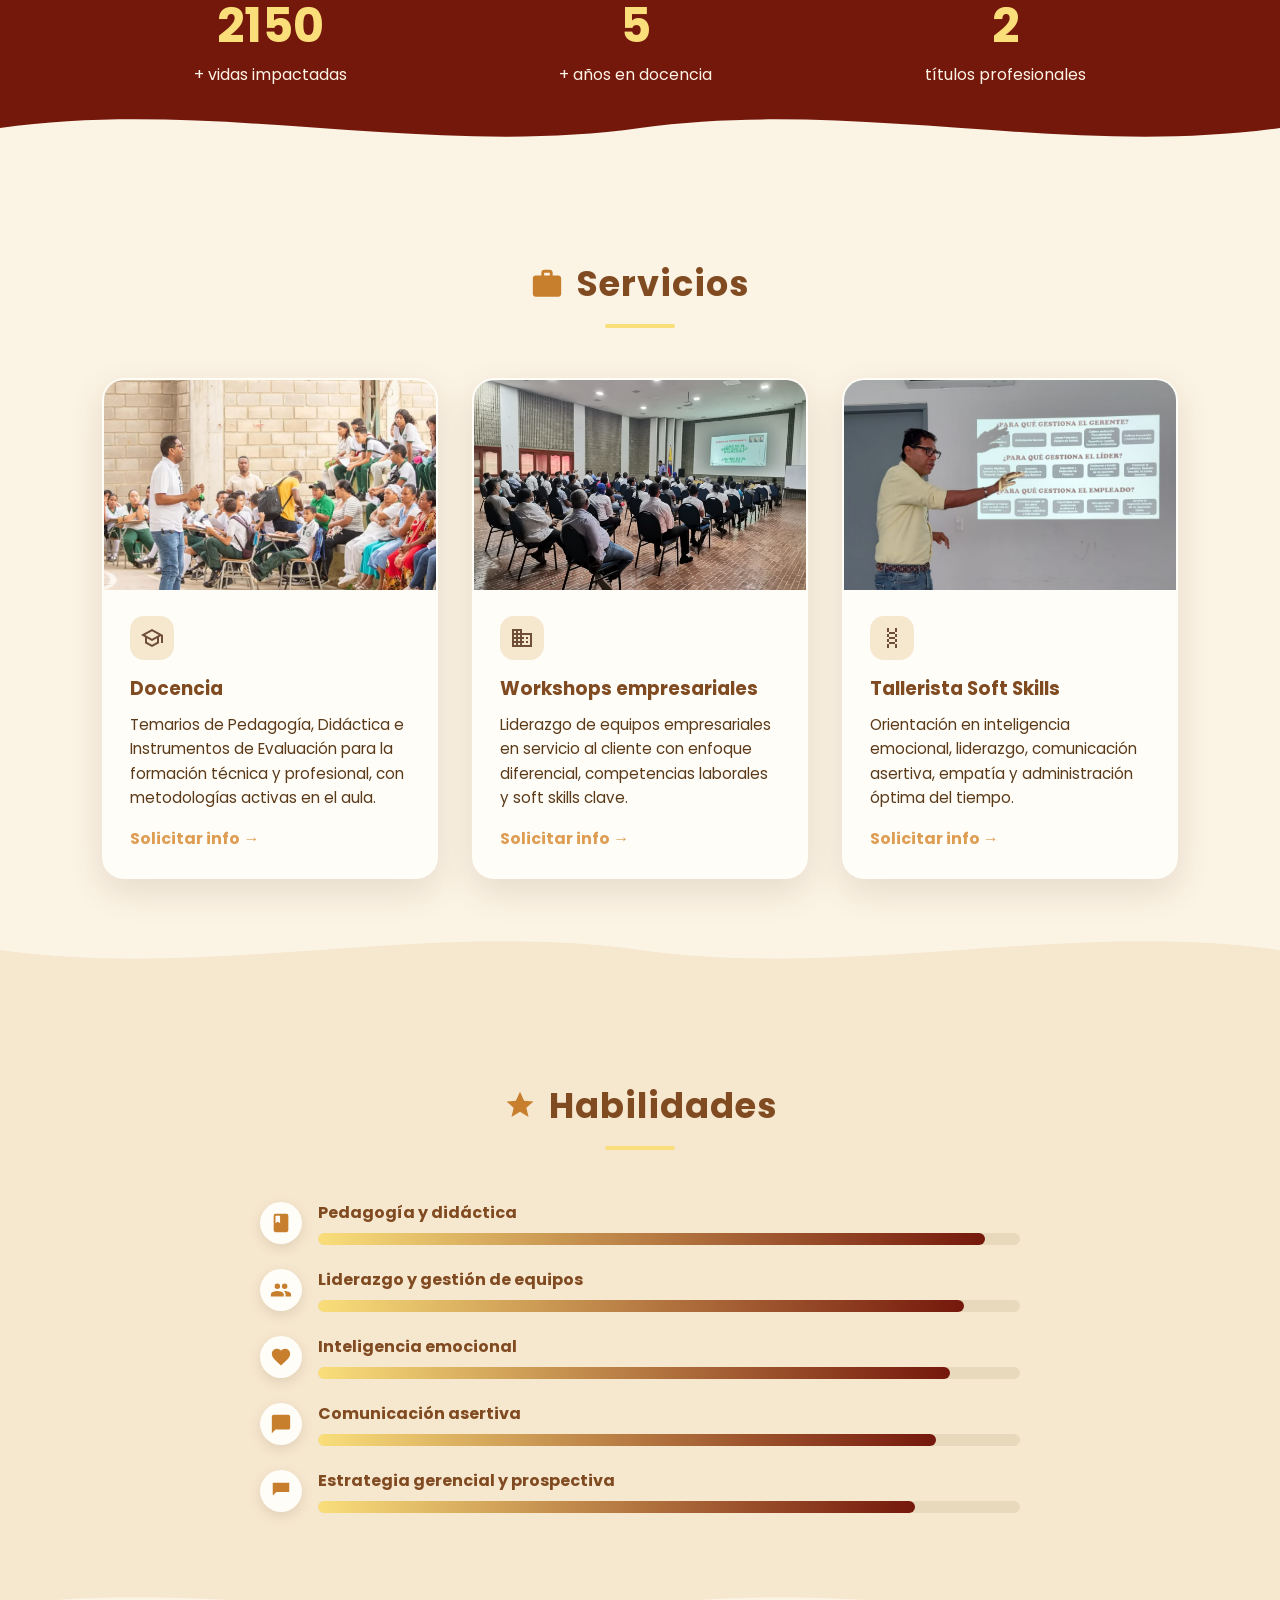
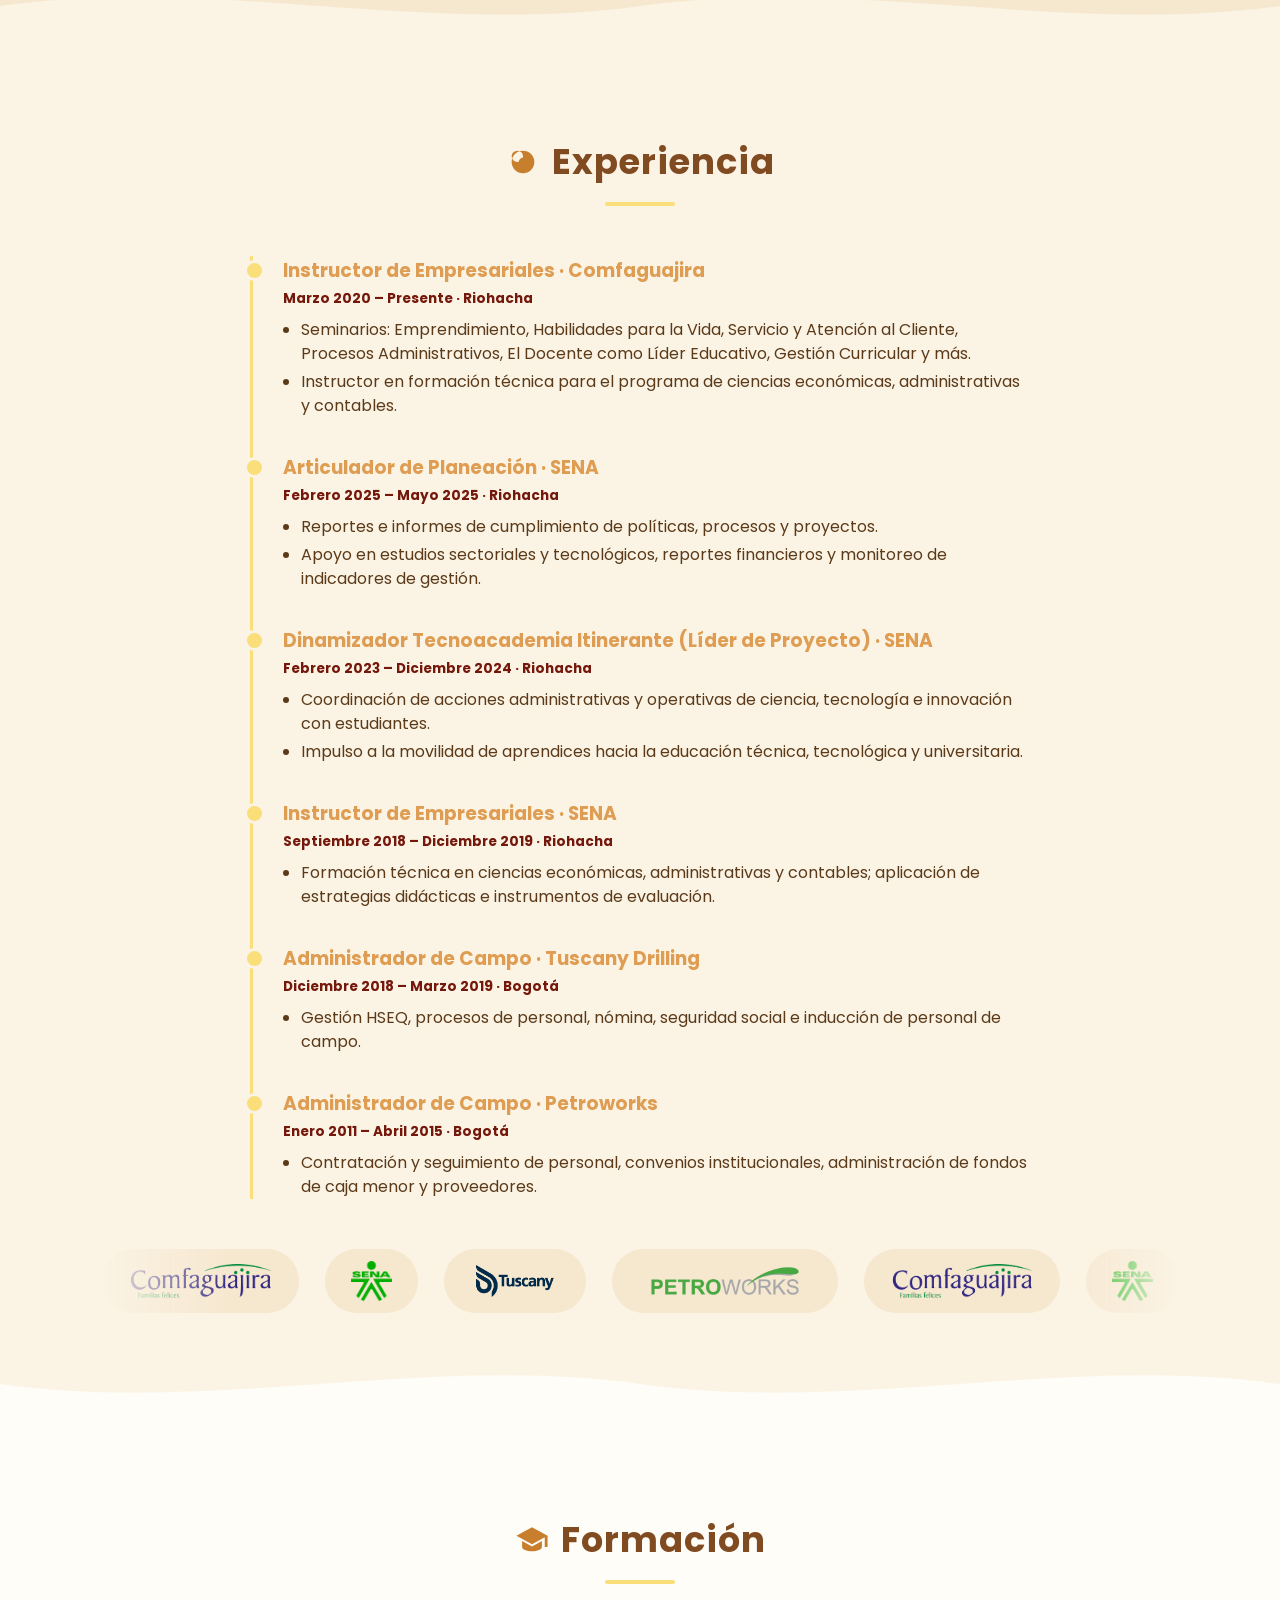
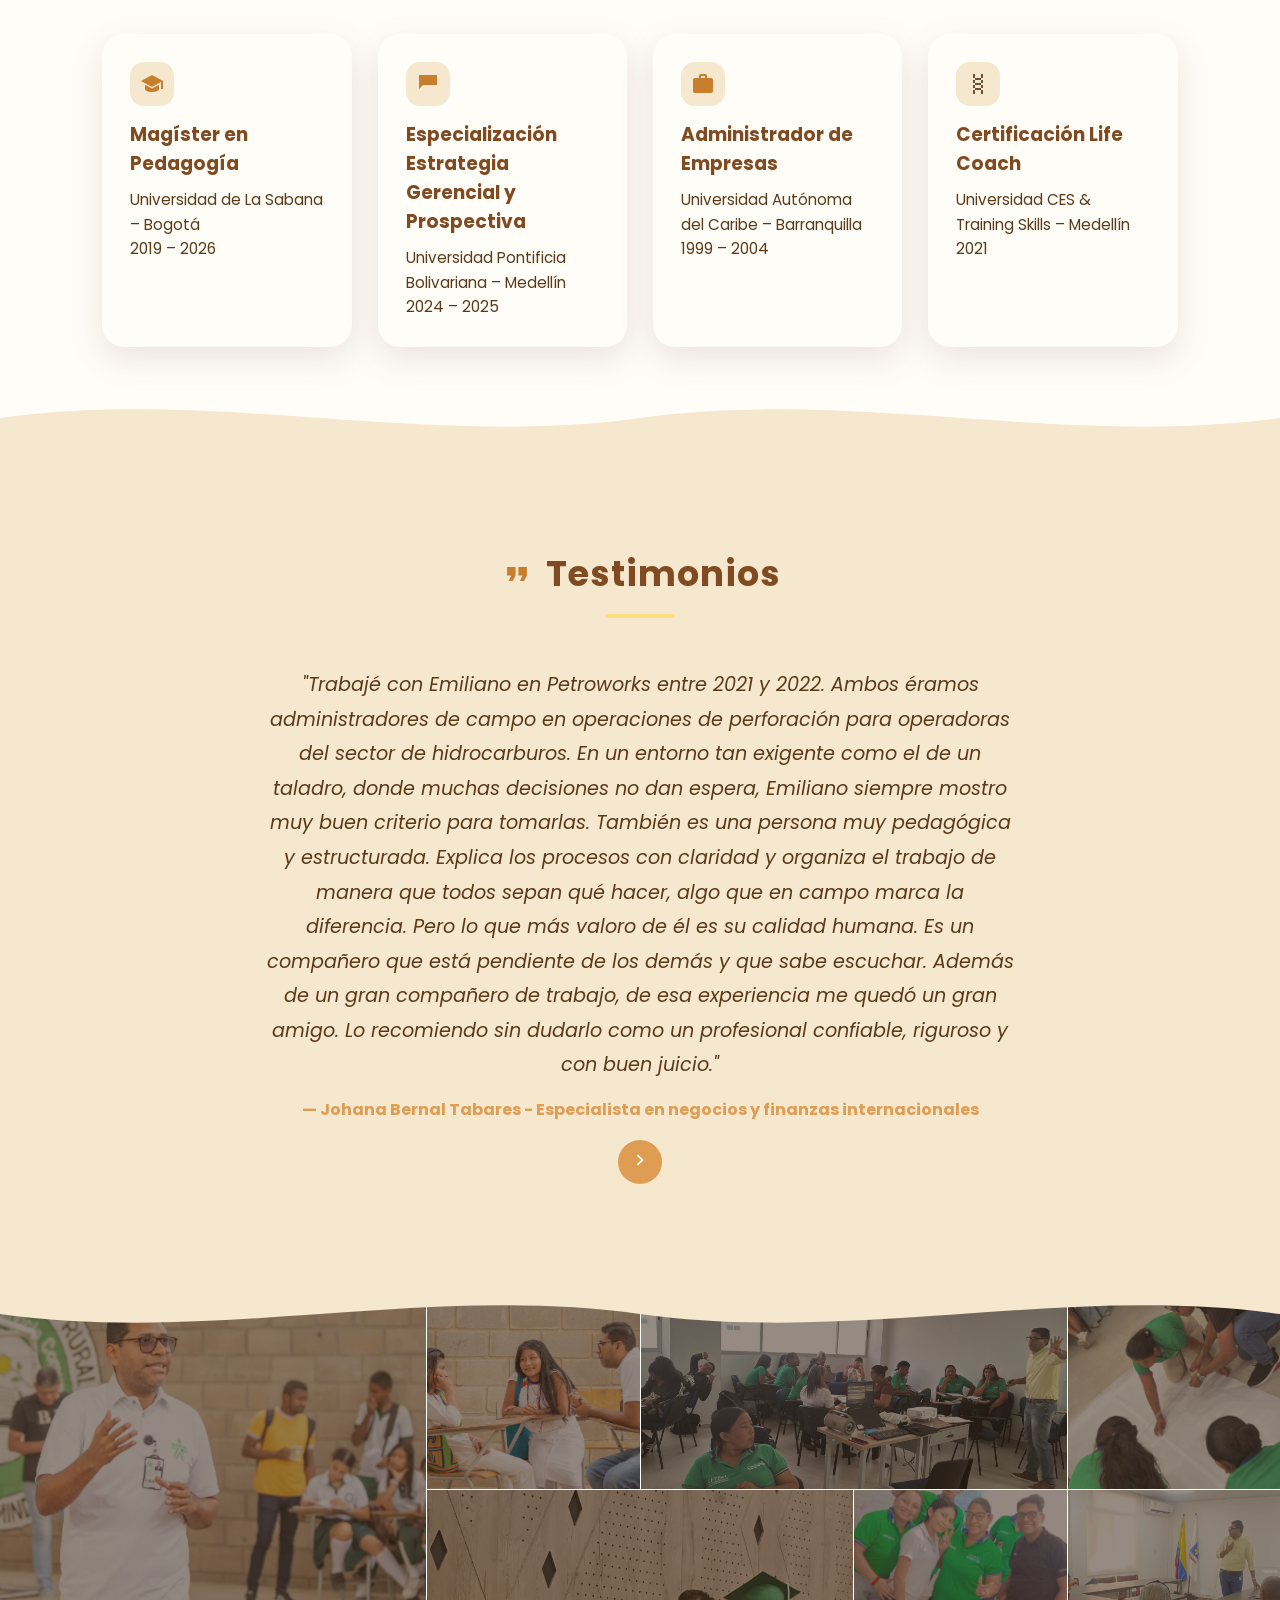
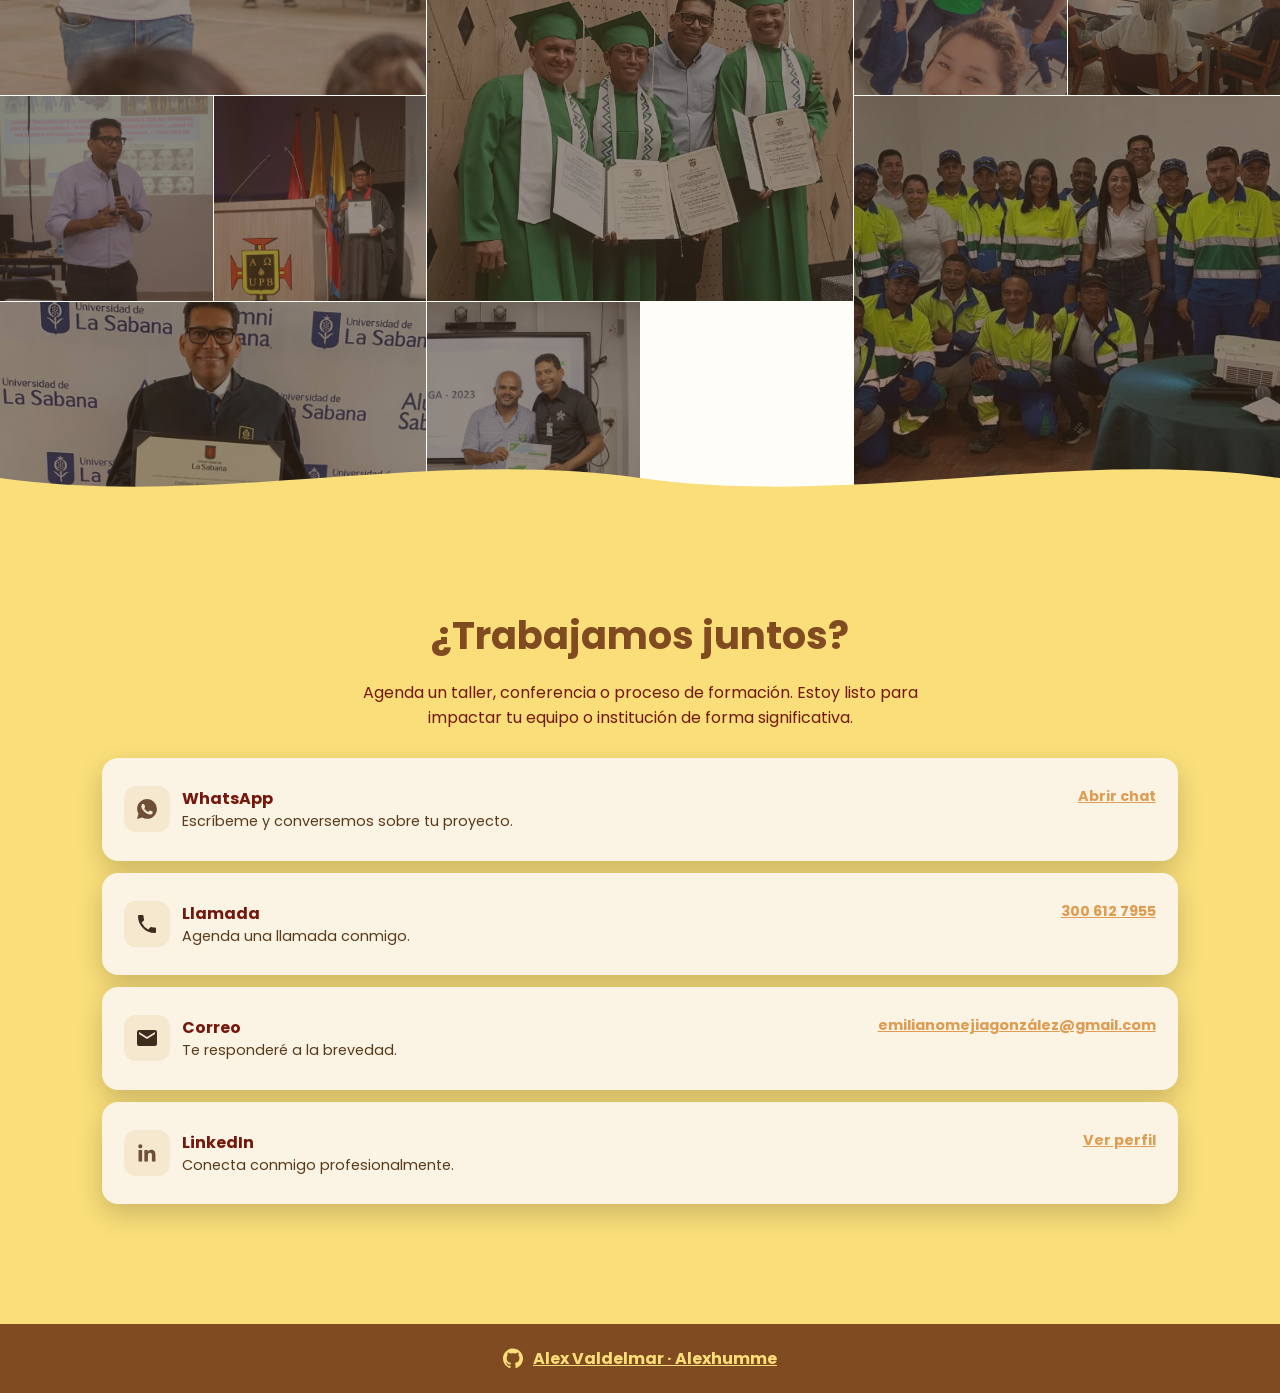
==== commit 842c14bd: "creditos al desarrollador" ====
--- a/index.html
+++ b/index.html
@@ -194,7 +194,7 @@
   </div>
 </section>
 
-<footer>© 2026 Emiliano Mejía González · Portafolio profesional</footer>
+<footer><img src="./assets/iconos/github.svg" alt="" srcset=""><a href="https://github.com/Alexhumme/emiliano_hv/">Alex Valdelmar · Alexhumme</a></footer>
 
 <script src="js/main.js"></script>
 </body>
--- a/css/style.css
+++ b/css/style.css
@@ -843,7 +843,19 @@
   color: var(--pastel);
   text-align: center;
   padding: 22px;
-  font-family: 'Poppins', sans-serif
+  font-family: 'Poppins', sans-serif;
+  display: flex;
+  justify-content: center;
+  gap: 10px;
+}
+
+footer a {
+  color: var(--ambar);
+  font-weight: bold;
+}
+
+footer img {
+  width: 20px;
 }
 
 .revelar {
@@ -908,4 +920,19 @@
   #sobre-mi .imagen {
     min-height: 340px
   }
+
+  .mosaico {
+    grid-template-columns: repeat(2, 1fr);
+    grid-auto-rows: 150px;
+    gap: 2px;
+  }
+
+  .mosaico .celda:nth-child(4n+1) {
+    grid-column: span 2;
+    grid-row: span 2;
+  }
+
+  .mosaico .celda:nth-child(7n+3) {
+    grid-column: span 1;
+  }
 }
